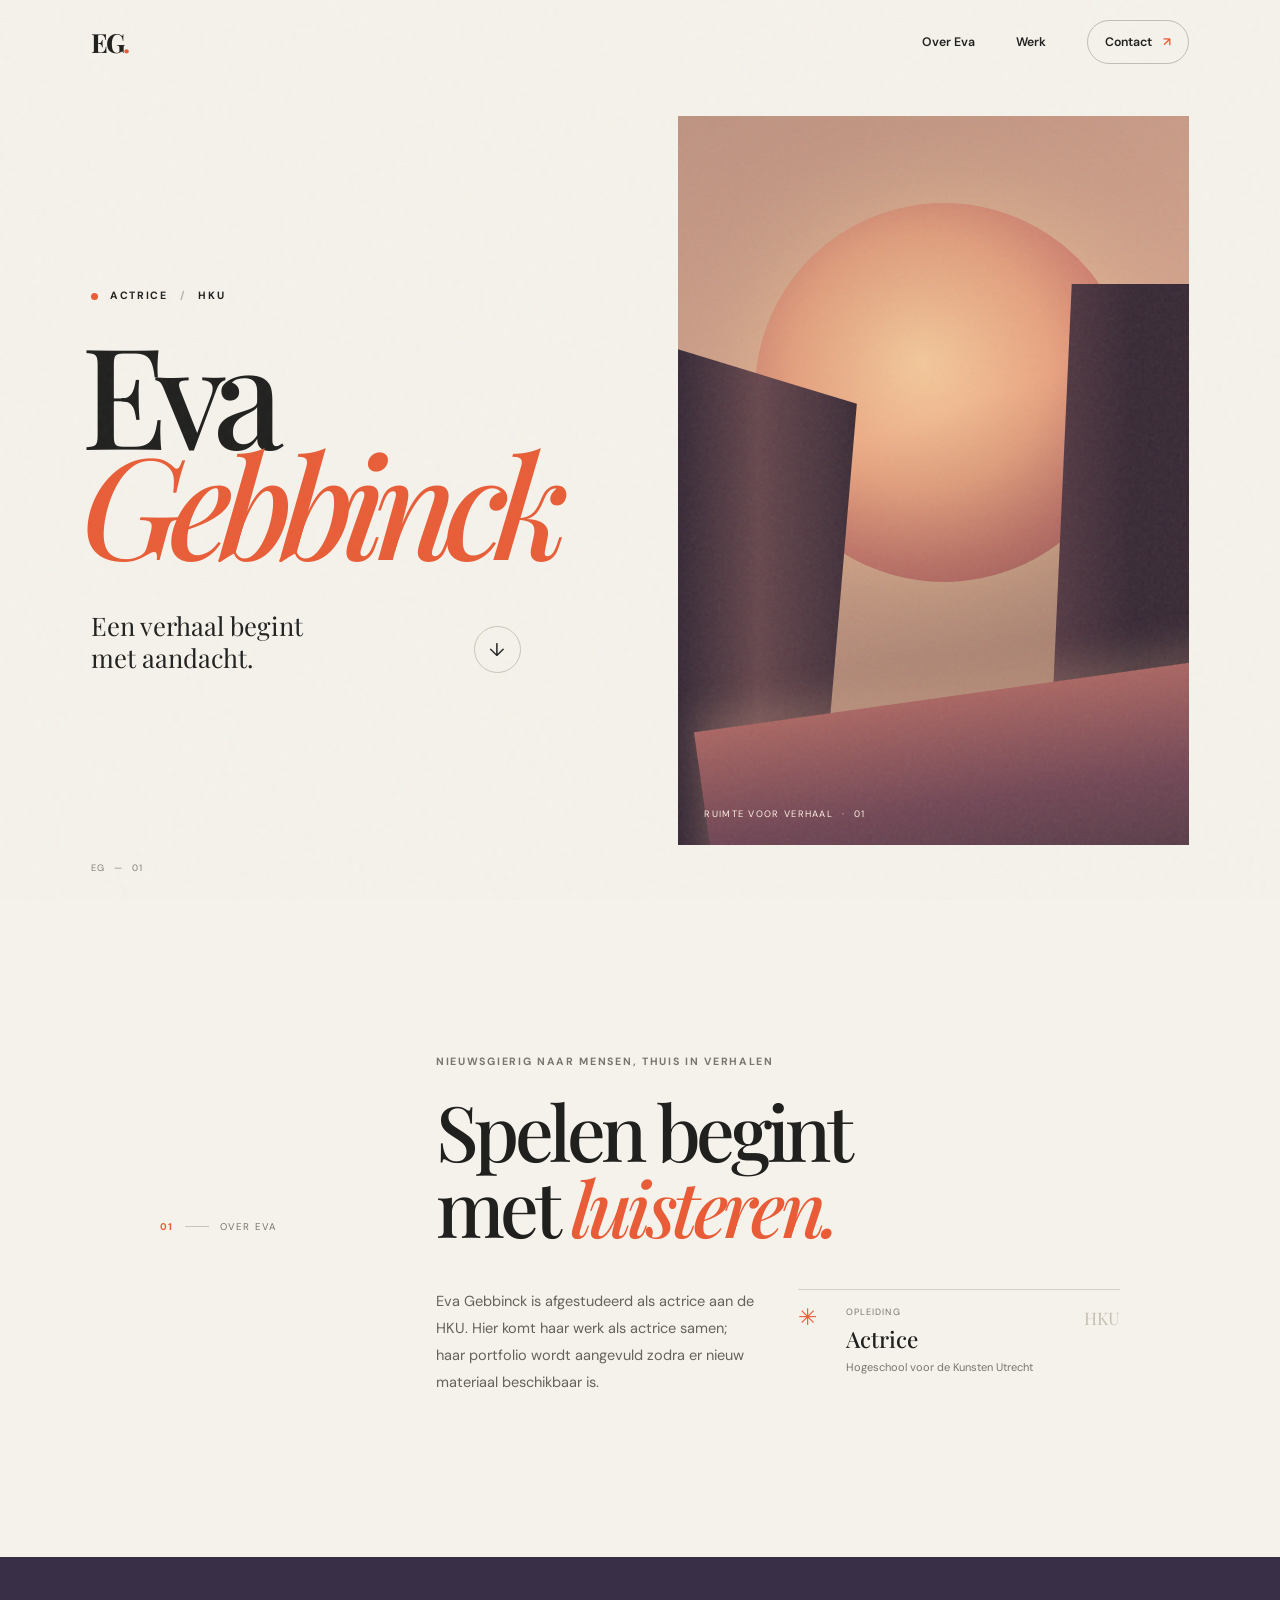
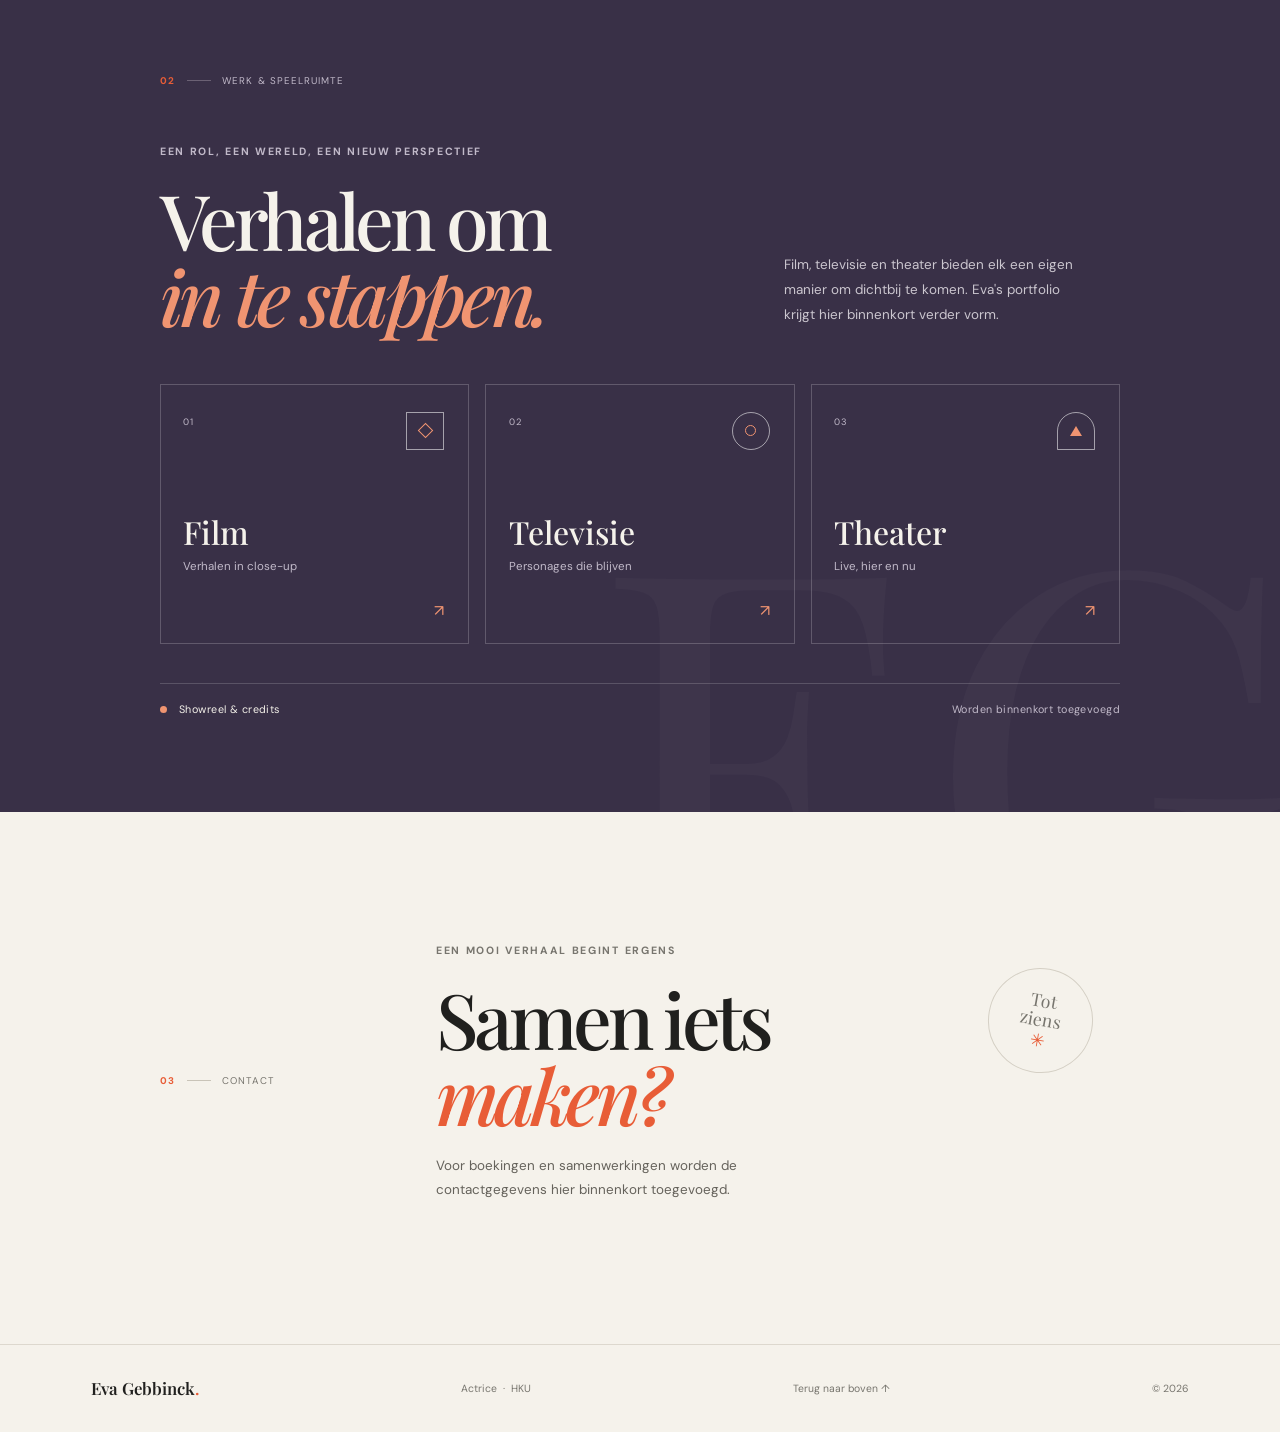
==== index.html @ ecf0713c "Publish Eva Gebbinck actor website Co-authored-by: Copilot App <223556219+Copilot@users.noreply.gith" ====
<!doctype html>
<html lang="nl">
  <head>
    <meta charset="utf-8">
    <meta name="viewport" content="width=device-width, initial-scale=1">
    <meta name="theme-color" content="#f5f2eb">
    <meta name="description" content="Eva Gebbinck — actrice, afgestudeerd aan de HKU.">
    <title>Eva Gebbinck — Actrice</title>
    <link rel="preconnect" href="https://fonts.googleapis.com">
    <link rel="preconnect" href="https://fonts.gstatic.com" crossorigin>
    <link href="https://fonts.googleapis.com/css2?family=DM+Sans:wght@400;500;600;700&family=Playfair+Display:ital,wght@0,500;0,600;0,700;1,500;1,600&display=swap" rel="stylesheet">
    <link rel="stylesheet" href="styles.css">
    <script src="script.js" defer></script>
  </head>
  <body>
    <header class="site-header">
      <a class="wordmark" href="#home" aria-label="Eva Gebbinck, naar begin">EG<span>.</span></a>
      <button class="menu-toggle" type="button" aria-expanded="false" aria-controls="site-nav">
        <span class="menu-toggle-label">Menu</span>
        <span class="menu-icon" aria-hidden="true"><i></i><i></i></span>
      </button>
      <nav class="site-nav" id="site-nav" aria-label="Hoofdnavigatie">
        <a href="#over">Over Eva</a>
        <a href="#werk">Werk</a>
        <a class="nav-contact" href="#contact">Contact <span aria-hidden="true">↗</span></a>
      </nav>
    </header>

    <main>
      <section class="hero" id="home" aria-labelledby="hero-title">
        <div class="hero-grain" aria-hidden="true"></div>
        <div class="hero-copy">
          <p class="eyebrow"><span class="eyebrow-dot"></span> Actrice <span class="eyebrow-divider">/</span> HKU</p>
          <h1 id="hero-title">Eva<br><em>Gebbinck</em></h1>
          <div class="hero-bottom">
            <p class="hero-line">Een verhaal begint<br>met aandacht.</p>
            <a class="round-link" href="#over" aria-label="Ontdek meer over Eva">
              <span aria-hidden="true">↓</span>
            </a>
          </div>
        </div>
        <div class="hero-art" role="img" aria-label="Abstracte scenische belichting in warme kleuren">
          <div class="art-orb"></div>
          <div class="art-curtain art-curtain-left"></div>
          <div class="art-curtain art-curtain-right"></div>
          <div class="art-stage"></div>
          <span class="art-caption">Ruimte voor verhaal&nbsp; · &nbsp;01</span>
        </div>
        <div class="hero-index" aria-hidden="true">EG&nbsp; — &nbsp;01</div>
      </section>

      <section class="intro section-wrap" id="over" aria-labelledby="intro-title">
        <div class="section-marker"><span>01</span><span class="marker-line"></span><span>Over Eva</span></div>
        <div class="intro-content">
          <p class="eyebrow">Nieuwsgierig naar mensen, thuis in verhalen</p>
          <h2 id="intro-title">Spelen begint<br>met <em>luisteren.</em></h2>
          <div class="intro-detail">
            <p class="intro-text">Eva Gebbinck is afgestudeerd als actrice aan de HKU. Hier komt haar werk als actrice samen; haar portfolio wordt aangevuld zodra er nieuw materiaal beschikbaar is.</p>
            <div class="education-card">
              <span class="education-icon" aria-hidden="true">✳</span>
              <div><span class="card-label">Opleiding</span><strong>Actrice</strong><span>Hogeschool voor de Kunsten Utrecht</span></div>
              <span class="education-year">HKU</span>
            </div>
          </div>
        </div>
      </section>

      <section class="work-section" id="werk" aria-labelledby="work-title">
        <div class="section-wrap work-inner">
          <div class="section-marker section-marker-light"><span>02</span><span class="marker-line"></span><span>Werk & speelruimte</span></div>
          <div class="work-heading">
            <div><p class="eyebrow">Een rol, een wereld, een nieuw perspectief</p><h2 id="work-title">Verhalen om<br><em>in te stappen.</em></h2></div>
            <p class="work-intro">Film, televisie en theater bieden elk een eigen manier om dichtbij te komen. Eva's portfolio krijgt hier binnenkort verder vorm.</p>
          </div>
          <div class="discipline-grid">
            <article class="discipline-card">
              <span class="discipline-number">01</span>
              <div class="discipline-symbol symbol-film" aria-hidden="true"><span></span></div>
              <h3>Film</h3>
              <p>Verhalen in close-up</p>
              <span class="card-arrow" aria-hidden="true">↗</span>
            </article>
            <article class="discipline-card">
              <span class="discipline-number">02</span>
              <div class="discipline-symbol symbol-tv" aria-hidden="true"><span></span></div>
              <h3>Televisie</h3>
              <p>Personages die blijven</p>
              <span class="card-arrow" aria-hidden="true">↗</span>
            </article>
            <article class="discipline-card">
              <span class="discipline-number">03</span>
              <div class="discipline-symbol symbol-stage" aria-hidden="true"><span></span></div>
              <h3>Theater</h3>
              <p>Live, hier en nu</p>
              <span class="card-arrow" aria-hidden="true">↗</span>
            </article>
          </div>
          <div class="reel-note"><span class="reel-pulse"></span><span>Showreel &amp; credits</span><span class="reel-status">Worden binnenkort toegevoegd</span></div>
        </div>
      </section>

      <section class="contact-section section-wrap" id="contact" aria-labelledby="contact-title">
        <div class="section-marker"><span>03</span><span class="marker-line"></span><span>Contact</span></div>
        <div class="contact-content">
          <p class="eyebrow">Een mooi verhaal begint ergens</p>
          <h2 id="contact-title">Samen iets<br><em>maken?</em></h2>
          <p class="contact-text">Voor boekingen en samenwerkingen worden de contactgegevens hier binnenkort toegevoegd.</p>
          <span class="contact-stamp" aria-hidden="true">Tot<br>ziens <span>✳</span></span>
        </div>
      </section>
    </main>

    <footer class="site-footer">
      <a class="footer-name" href="#home">Eva Gebbinck<span>.</span></a>
      <span>Actrice&nbsp; · &nbsp;HKU</span>
      <a class="back-top" href="#home">Terug naar boven ↑</a>
      <span class="copyright">© <span id="year">2026</span></span>
    </footer>
  </body>
</html>
---- styles.css ----
:root {
  color-scheme: light;
  --paper: #f5f2eb;
  --ink: #20201e;
  --muted: #77756e;
  --orange: #e85d37;
  --purple: #393047;
  --serif: "Playfair Display", Georgia, serif;
  --sans: "DM Sans", Arial, sans-serif;
}

* { box-sizing: border-box; }
html { scroll-behavior: smooth; scroll-padding-top: 6rem; }
body { margin: 0; background: var(--paper); color: var(--ink); font-family: var(--sans); -webkit-font-smoothing: antialiased; }
a { color: inherit; text-decoration: none; }
button { font: inherit; }
::selection { color: white; background: var(--orange); }

.site-header { height: 84px; padding: 0 7.1%; display: flex; justify-content: space-between; align-items: center; position: absolute; z-index: 5; top: 0; left: 0; width: 100%; }
.wordmark { font-family: var(--serif); font-size: 1.65rem; font-weight: 700; letter-spacing: -.08em; }
.wordmark span, .footer-name span { color: var(--orange); }
.site-nav { display: flex; align-items: center; gap: clamp(1.7rem, 3.2vw, 3.4rem); font-size: .77rem; font-weight: 600; }
.site-nav a { transition: color .2s ease; }
.site-nav a:hover, .back-top:hover { color: var(--orange); }
.site-nav .nav-contact { border: 1px solid rgba(32,32,30,.25); padding: .8rem 1.05rem; border-radius: 2rem; }
.nav-contact span { margin-left: .55rem; color: var(--orange); }
.menu-toggle { display: none; }

.hero { min-height: 790px; height: min(100svh, 960px); position: relative; overflow: hidden; display: grid; grid-template-columns: 52% 48%; padding: 84px 7.1% 55px; }
.hero-copy { position: relative; z-index: 2; display: flex; flex-direction: column; justify-content: center; padding: 3rem 0 1rem; }
.eyebrow { margin: 0; text-transform: uppercase; letter-spacing: .16em; font-size: .66rem; font-weight: 700; line-height: 1.6; }
.hero-copy > .eyebrow { display: flex; align-items: center; gap: .75rem; }
.eyebrow-dot { background: var(--orange); width: 7px; height: 7px; border-radius: 50%; display: inline-block; }
.eyebrow-divider { color: #b7b2a7; }
h1, h2, h3, p { margin-top: 0; }
.hero h1 { font-family: var(--serif); font-size: clamp(5.8rem, 11vw, 10.3rem); font-weight: 500; letter-spacing: -.085em; line-height: .78; margin: 2rem 0 3.3rem -.07em; }
.hero h1 em, h2 em { color: var(--orange); font-weight: 500; }
.hero-bottom { max-width: 430px; display: flex; align-items: end; justify-content: space-between; }
.hero-line { font-family: var(--serif); font-size: clamp(1.3rem, 2vw, 1.7rem); line-height: 1.25; margin: 0; }
.round-link { width: 47px; height: 47px; flex: 0 0 47px; border: 1px solid #c9c4b8; border-radius: 50%; display: grid; place-items: center; font-size: 1.15rem; transition: background .2s ease, color .2s ease, transform .2s ease; }
.round-link:hover { background: var(--ink); color: white; transform: translateY(3px); }
.hero-art { position: relative; align-self: stretch; margin: 2rem 0 0 1rem; overflow: hidden; background: #d3a28b; isolation: isolate; }
.hero-art::before { content: ""; position: absolute; z-index: 1; inset: 0; background: linear-gradient(160deg, rgba(33,24,36,.12), transparent 43%, rgba(32,23,27,.45)); }
.hero-art::after { content: ""; position: absolute; inset: 0; opacity: .13; z-index: 2; pointer-events: none; background-image: url("data:image/svg+xml,%3Csvg viewBox='0 0 180 180' xmlns='http://www.w3.org/2000/svg'%3E%3Cfilter id='n'%3E%3CfeTurbulence type='fractalNoise' baseFrequency='.9' numOctaves='3' stitchTiles='stitch'/%3E%3C/filter%3E%3Crect width='100%25' height='100%25' filter='url(%23n)' opacity='.5'/%3E%3C/svg%3E"); }
.art-orb { position: absolute; z-index: 0; width: 74%; aspect-ratio: 1; border-radius: 50%; top: 12%; left: 15%; background: radial-gradient(circle at 44% 42%, #f8cb9b 0, #eaa37f 42%, #cc796c 68%, #aa5960 100%); box-shadow: 0 0 95px rgba(255,211,154,.5); }
.art-curtain { position: absolute; z-index: 1; bottom: 0; height: 68%; width: 35%; background: linear-gradient(90deg, #332633, #64444a 45%, #46313b 85%, #372832); }
.art-curtain-left { left: 0; clip-path: polygon(0 0, 100% 11%, 79% 100%, 0 100%); }
.art-curtain-right { right: 0; width: 28%; height: 77%; background: linear-gradient(90deg, #563943, #352632 60%); clip-path: polygon(18% 0, 100% 0, 100% 100%, 0 100%); }
.art-stage { position: absolute; z-index: 2; bottom: -14%; left: 6%; width: 110%; height: 35%; transform: rotate(-8deg); background: linear-gradient(180deg, #a96460 0, #704453 42%, #3d3039 100%); box-shadow: 0 -18px 35px rgba(255,197,158,.18); }
.art-caption { position: absolute; z-index: 3; color: #fff3e4; bottom: 1.55rem; left: 1.65rem; text-transform: uppercase; letter-spacing: .14em; font-size: .58rem; }
.hero-index { position: absolute; bottom: 1.65rem; left: 7.1%; color: #817d73; font-size: .58rem; letter-spacing: .14em; }
.hero-grain { position: absolute; inset: 0; pointer-events: none; opacity: .12; z-index: 3; background-image: url("data:image/svg+xml,%3Csvg viewBox='0 0 180 180' xmlns='http://www.w3.org/2000/svg'%3E%3Cfilter id='n'%3E%3CfeTurbulence type='fractalNoise' baseFrequency='.8' numOctaves='3' stitchTiles='stitch'/%3E%3C/filter%3E%3Crect width='100%25' height='100%25' filter='url(%23n)' opacity='.35'/%3E%3C/svg%3E"); }

.section-wrap { padding-left: 12.5%; padding-right: 12.5%; }
.intro { display: grid; grid-template-columns: 1fr 3fr; gap: 5%; padding-top: 9.5rem; padding-bottom: 10rem; }
.section-marker { display: flex; align-items: center; gap: .72rem; color: var(--muted); font-size: .61rem; text-transform: uppercase; letter-spacing: .11em; white-space: nowrap; padding-top: .32rem; }
.section-marker > span:first-child { color: var(--orange); font-weight: 700; }
.marker-line { width: 24px; height: 1px; background: #c9c4b8; }
.intro-content { max-width: 760px; }
.intro-content > .eyebrow, .work-heading .eyebrow, .contact-content > .eyebrow { color: var(--muted); margin: .15rem 0 1.3rem; }
h2 { font-family: var(--serif); font-size: clamp(3.2rem, 6vw, 5.7rem); font-weight: 500; letter-spacing: -.06em; line-height: .99; margin-bottom: 2rem; }
.intro-detail { display: grid; grid-template-columns: 1fr 1fr; gap: 2.5rem; align-items: start; margin-top: 2.8rem; }
.intro-text { max-width: 360px; color: #65625b; font-size: .91rem; line-height: 1.85; margin: 0; }
.education-card { border-top: 1px solid #d5d0c5; padding-top: 1rem; display: grid; grid-template-columns: 35px 1fr auto; gap: .8rem; align-items: start; }
.education-icon { color: var(--orange); font-size: 1.45rem; line-height: 1; }
.education-card div { display: flex; flex-direction: column; gap: .35rem; }
.card-label { color: var(--muted); text-transform: uppercase; letter-spacing: .12em; font-size: .57rem; }
.education-card strong { font-family: var(--serif); font-size: 1.4rem; font-weight: 500; }
.education-card div > span:last-child { color: var(--muted); font-size: .69rem; line-height: 1.5; }
.education-year { color: #c6c0b3; font-family: var(--serif); font-size: 1.08rem; }

.work-section { background: var(--purple); color: #f5f2eb; padding: 7rem 0 6rem; position: relative; overflow: hidden; }
.work-section::after { content: "EG"; font-family: var(--serif); font-size: 34rem; line-height: 1; color: rgba(255,255,255,.025); position: absolute; right: -2%; bottom: -23%; pointer-events: none; }
.work-inner { position: relative; z-index: 1; }
.section-marker-light { color: #c1b9c9; }
.section-marker-light .marker-line { background: #6b6174; }
.work-heading { display: grid; grid-template-columns: 1.1fr .7fr; align-items: end; gap: 10%; margin: 3.4rem 0 3.2rem; }
.work-heading .eyebrow { color: #c1b9c9; }
.work-heading h2 { margin: 0; }
.work-heading h2 em { color: #f09471; }
.work-intro { color: #cbc6cf; font-size: .84rem; line-height: 1.85; max-width: 310px; margin: 0 0 .35rem; }
.discipline-grid { display: grid; grid-template-columns: repeat(3, 1fr); gap: 1rem; }
.discipline-card { min-height: 260px; position: relative; border: 1px solid rgba(255,255,255,.2); padding: 1.5rem 1.4rem; transition: background .25s ease, transform .25s ease; }
.discipline-card:hover { background: rgba(255,255,255,.055); transform: translateY(-4px); }
.discipline-number { font-size: .58rem; color: #c1b9c9; letter-spacing: .1em; }
.discipline-symbol { position: absolute; top: 1.65rem; right: 1.5rem; width: 38px; height: 38px; border: 1px solid rgba(255,255,255,.55); display: grid; place-items: center; }
.discipline-symbol span { display: block; width: 11px; height: 11px; border: 1px solid #f09471; transform: rotate(45deg); }
.symbol-tv { border-radius: 50%; }
.symbol-tv span { border-radius: 50%; transform: none; }
.symbol-stage { border-radius: 50% 50% 0 0; }
.symbol-stage span { width: 0; height: 0; border: 0; border-left: 6px solid transparent; border-right: 6px solid transparent; border-bottom: 10px solid #f09471; transform: none; }
.discipline-card h3 { font-family: var(--serif); font-size: 2rem; font-weight: 500; margin: 5rem 0 .35rem; }
.discipline-card p { margin: 0; color: #c1b9c9; font-size: .72rem; }
.card-arrow { position: absolute; right: 1.5rem; bottom: 1.4rem; color: #f09471; font-size: 1rem; }
.reel-note { display: flex; align-items: center; gap: .75rem; border-top: 1px solid rgba(255,255,255,.17); margin-top: 2.4rem; padding-top: 1.15rem; font-size: .67rem; letter-spacing: .04em; }
.reel-pulse { width: 7px; height: 7px; background: #f09471; border-radius: 50%; }
.reel-status { color: #c1b9c9; margin-left: auto; }

.contact-section { min-height: 500px; display: grid; grid-template-columns: 1fr 3fr; gap: 5%; padding-top: 8rem; padding-bottom: 8rem; position: relative; }
.contact-content { position: relative; }
.contact-content h2 { margin-bottom: 1.35rem; }
.contact-text { color: #65625b; max-width: 390px; font-size: .84rem; line-height: 1.8; }
.contact-stamp { position: absolute; right: 4%; top: 10%; width: 105px; height: 105px; border: 1px solid #d5d0c5; border-radius: 50%; display: grid; place-content: center; text-align: center; transform: rotate(10deg); font-family: var(--serif); font-size: 1.1rem; line-height: 1.05; color: var(--muted); }
.contact-stamp span { color: var(--orange); font-size: 1.1rem; margin-top: .2rem; }
.site-footer { min-height: 88px; border-top: 1px solid #ddd8ce; padding: 1.2rem 7.1%; display: flex; align-items: center; justify-content: space-between; gap: 1rem; font-size: .65rem; color: var(--muted); }
.footer-name { color: var(--ink); font-family: var(--serif); font-weight: 600; font-size: 1.05rem; }
.back-top { transition: color .2s ease; }

@media (min-width: 1500px) {
  .hero { padding-left: max(7.1%, calc((100% - 1300px)/2)); padding-right: max(7.1%, calc((100% - 1300px)/2)); }
  .hero-index { left: max(7.1%, calc((100% - 1300px)/2)); }
  .site-header { padding-left: max(7.1%, calc((100% - 1300px)/2)); padding-right: max(7.1%, calc((100% - 1300px)/2)); }
  .section-wrap { padding-left: max(12.5%, calc((100% - 1080px)/2)); padding-right: max(12.5%, calc((100% - 1080px)/2)); }
}

@media (max-width: 900px) {
  .site-header { padding: 0 6%; }
  .hero { min-height: 700px; height: 95svh; grid-template-columns: 1fr .85fr; padding-left: 6%; padding-right: 6%; }
  .hero h1 { font-size: clamp(5rem, 12vw, 8rem); }
  .hero-index { left: 6%; }
  .section-wrap { padding-left: 8%; padding-right: 8%; }
  .intro, .contact-section { grid-template-columns: 1fr 2.3fr; }
  .intro-detail { gap: 1.5rem; }
}

@media (max-width: 640px) {
  html { scroll-padding-top: 4.5rem; }
  .site-header { height: 70px; padding: 0 6%; }
  .menu-toggle { display: flex; align-items: center; gap: .75rem; border: 0; background: transparent; padding: .7rem 0 .7rem .7rem; font-size: .7rem; cursor: pointer; }
  .menu-icon { display: grid; gap: 5px; width: 17px; }
  .menu-icon i { display: block; height: 1px; background: var(--ink); width: 100%; transition: transform .2s ease; }
  .menu-toggle[aria-expanded="true"] .menu-icon i:first-child { transform: translateY(3px) rotate(45deg); }
  .menu-toggle[aria-expanded="true"] .menu-icon i:last-child { transform: translateY(-3px) rotate(-45deg); }
  .site-nav { display: none; position: absolute; top: 62px; left: 5%; right: 5%; flex-direction: column; align-items: stretch; gap: 0; background: var(--paper); border: 1px solid #e1ddd4; padding: .6rem 1rem; box-shadow: 0 14px 28px rgba(32,32,30,.08); }
  .site-nav.is-open { display: flex; }
  .site-nav a { padding: .85rem .3rem; }
  .site-nav .nav-contact { border: 0; padding: .85rem .3rem; border-radius: 0; }
  .hero { display: flex; flex-direction: column; height: auto; min-height: 0; padding: 8.5rem 6% 3.5rem; }
  .hero-copy { padding: 0; }
  .hero h1 { font-size: clamp(5.1rem, 19vw, 7.3rem); margin: 1.8rem 0 2rem -.06em; }
  .hero-line { font-size: 1.25rem; }
  .round-link { width: 42px; height: 42px; flex-basis: 42px; }
  .hero-art { width: 100%; height: min(105vw, 450px); margin: 2.7rem 0 0; }
  .hero-index { display: none; }
  .section-wrap { padding-left: 7%; padding-right: 7%; }
  .intro, .contact-section { display: block; padding-top: 5.5rem; padding-bottom: 6rem; }
  .section-marker { margin-bottom: 2.6rem; }
  h2 { font-size: clamp(3.35rem, 13vw, 5rem); }
  .intro-detail { grid-template-columns: 1fr; gap: 2rem; margin-top: 2rem; }
  .intro-text { font-size: .86rem; }
  .work-section { padding: 5rem 0 4.5rem; }
  .work-heading { display: block; margin: 2.5rem 0 2.3rem; }
  .work-heading h2 { margin-bottom: 1.3rem; }
  .work-intro { max-width: 370px; }
  .discipline-grid { grid-template-columns: 1fr; gap: .75rem; }
  .discipline-card { min-height: 180px; padding: 1.2rem; }
  .discipline-card h3 { margin-top: 3rem; font-size: 1.8rem; }
  .discipline-symbol { top: 1.2rem; right: 1.2rem; }
  .card-arrow { right: 1.2rem; bottom: 1.2rem; }
  .reel-note { align-items: flex-start; flex-wrap: wrap; line-height: 1.5; }
  .reel-status { width: 100%; margin-left: 1rem; }
  .contact-content h2 { font-size: clamp(3.7rem, 14vw, 5rem); }
  .contact-stamp { width: 77px; height: 77px; top: 19%; right: 1%; font-size: .9rem; }
  .contact-text { max-width: 265px; }
  .site-footer { padding: 1.4rem 7%; display: grid; grid-template-columns: 1fr 1fr; row-gap: 1rem; }
  .site-footer > :nth-child(even) { text-align: right; }
}

@media (prefers-reduced-motion: reduce) {
  *, *::before, *::after { scroll-behavior: auto !important; transition-duration: .01ms !important; }
}
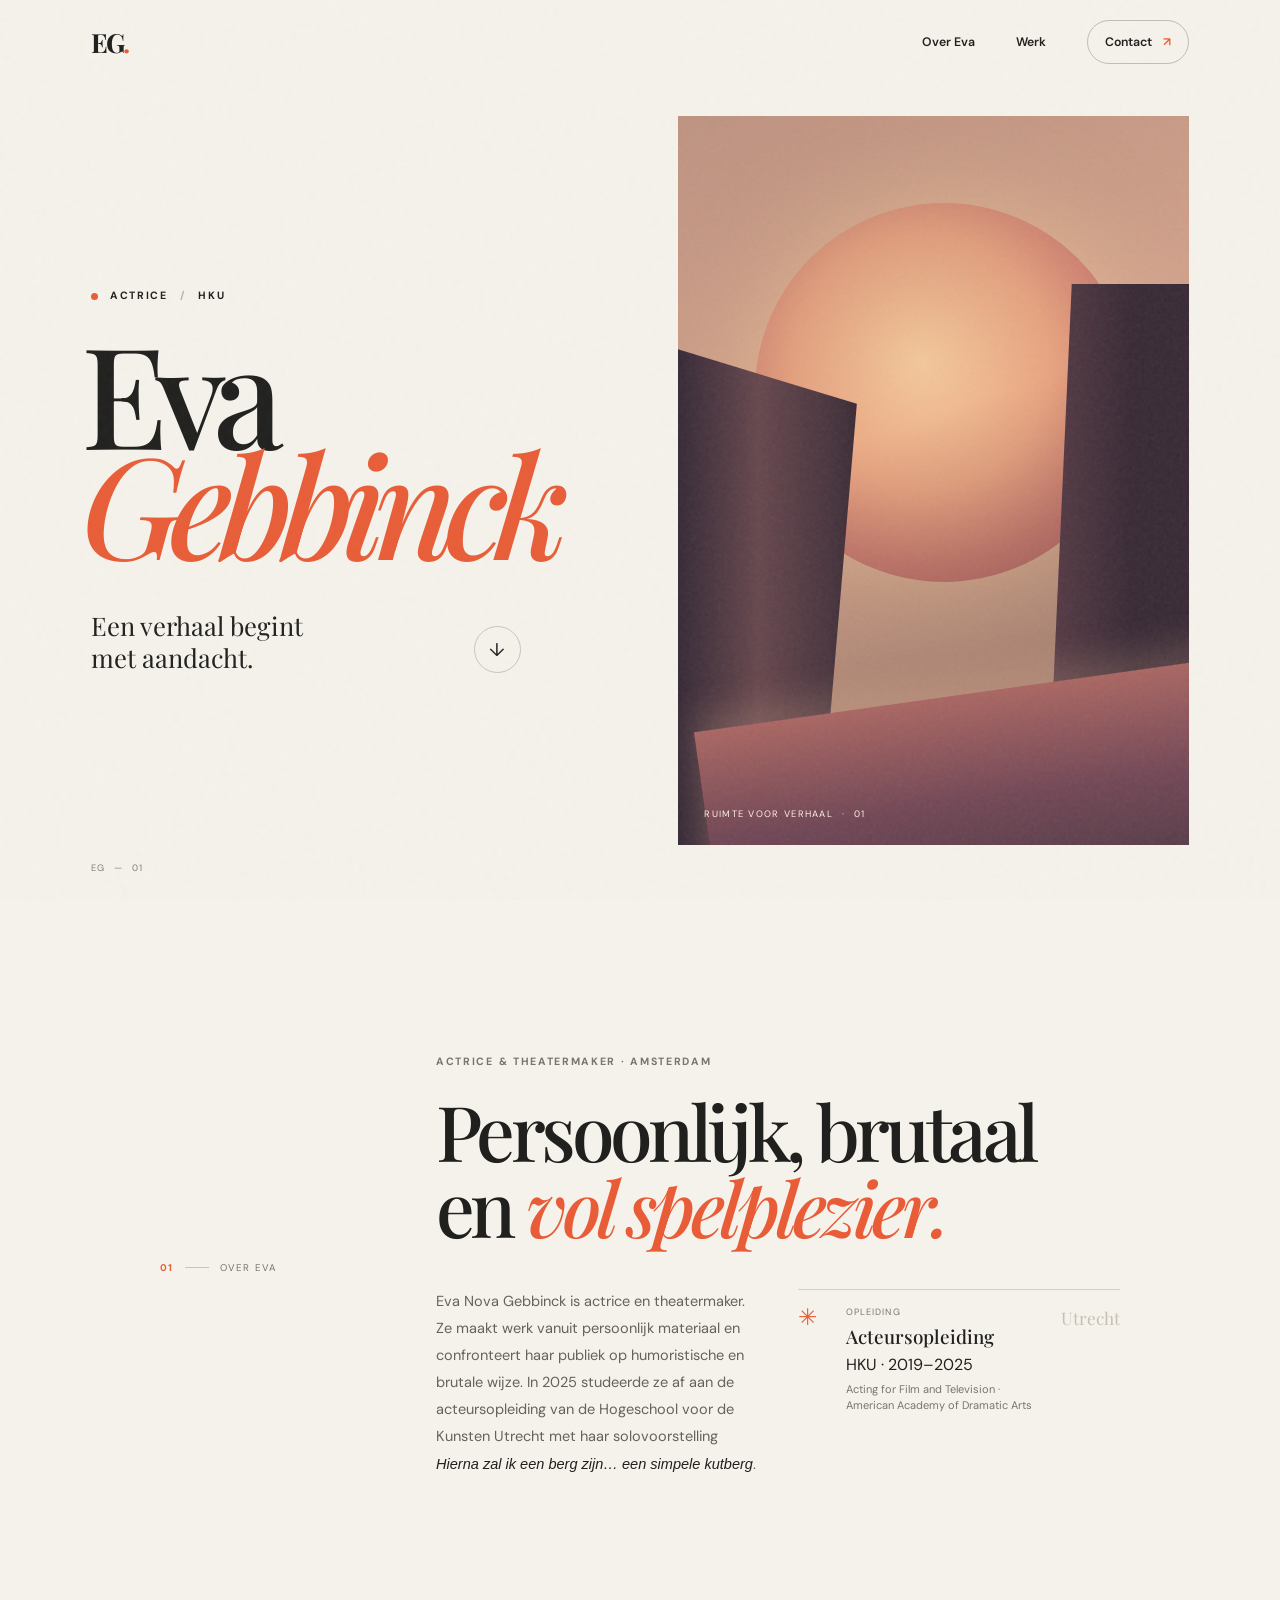
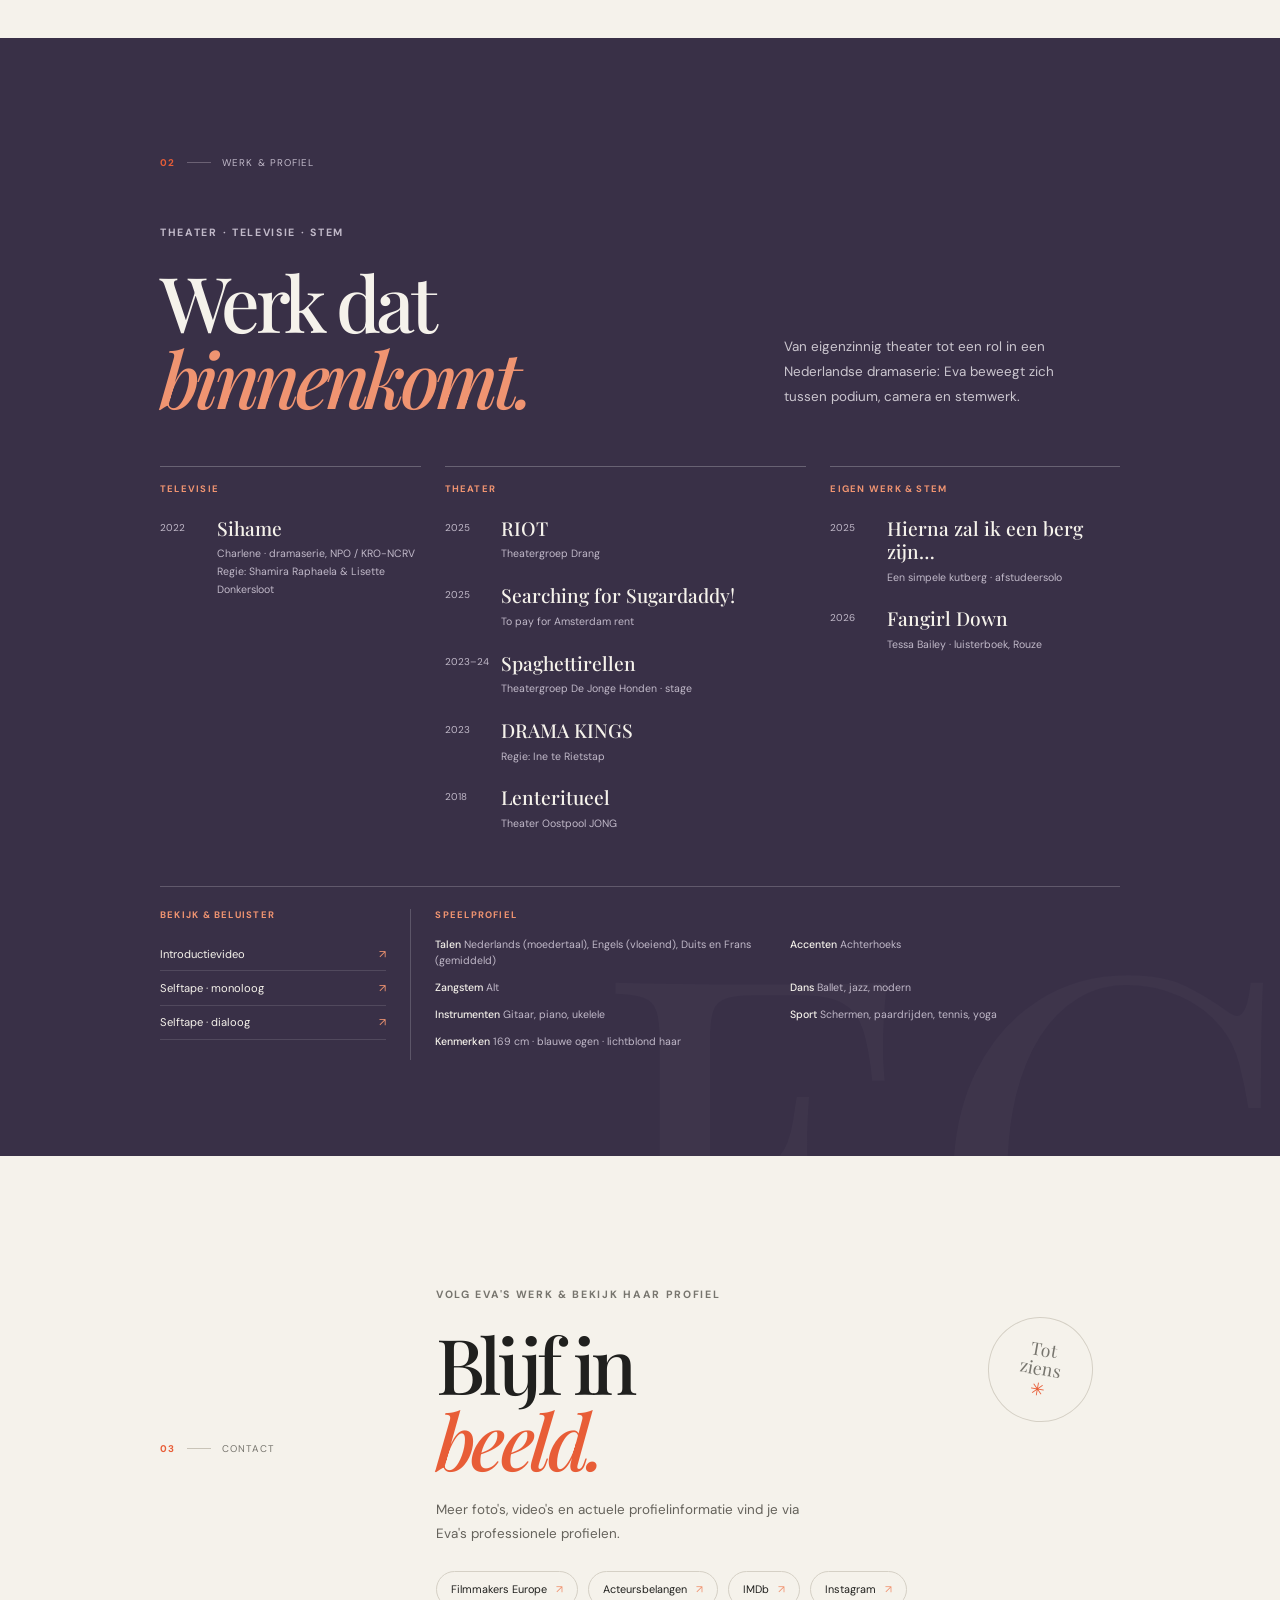
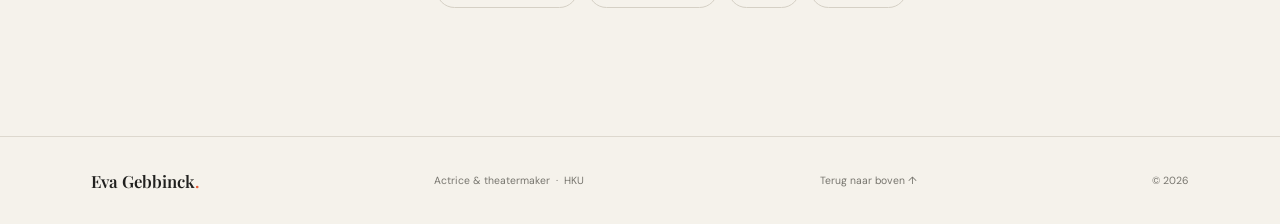
==== commit 7b70f02d: "Add Eva Gebbinck profile and credits Co-authored-by: Copilot App <223556219+Copilot@users.noreply.gi" ====
--- a/index.html
+++ b/index.html
@@ -52,14 +52,14 @@
       <section class="intro section-wrap" id="over" aria-labelledby="intro-title">
         <div class="section-marker"><span>01</span><span class="marker-line"></span><span>Over Eva</span></div>
         <div class="intro-content">
-          <p class="eyebrow">Nieuwsgierig naar mensen, thuis in verhalen</p>
-          <h2 id="intro-title">Spelen begint<br>met <em>luisteren.</em></h2>
+          <p class="eyebrow">Actrice & theatermaker · Amsterdam</p>
+          <h2 id="intro-title">Persoonlijk, brutaal<br>en <em>vol spelplezier.</em></h2>
           <div class="intro-detail">
-            <p class="intro-text">Eva Gebbinck is afgestudeerd als actrice aan de HKU. Hier komt haar werk als actrice samen; haar portfolio wordt aangevuld zodra er nieuw materiaal beschikbaar is.</p>
+            <p class="intro-text">Eva Nova Gebbinck is actrice en theatermaker. Ze maakt werk vanuit persoonlijk materiaal en confronteert haar publiek op humoristische en brutale wijze. In 2025 studeerde ze af aan de acteursopleiding van de Hogeschool voor de Kunsten Utrecht met haar solovoorstelling <em>Hierna zal ik een berg zijn… een simpele kutberg</em>.</p>
             <div class="education-card">
               <span class="education-icon" aria-hidden="true">✳</span>
-              <div><span class="card-label">Opleiding</span><strong>Actrice</strong><span>Hogeschool voor de Kunsten Utrecht</span></div>
-              <span class="education-year">HKU</span>
+              <div><span class="card-label">Opleiding</span><strong>Acteursopleiding</strong><span>HKU · 2019–2025</span><span>Acting for Film and Television · American Academy of Dramatic Arts</span></div>
+              <span class="education-year">Utrecht</span>
             </div>
           </div>
         </div>
@@ -67,44 +67,63 @@
 
       <section class="work-section" id="werk" aria-labelledby="work-title">
         <div class="section-wrap work-inner">
-          <div class="section-marker section-marker-light"><span>02</span><span class="marker-line"></span><span>Werk & speelruimte</span></div>
+          <div class="section-marker section-marker-light"><span>02</span><span class="marker-line"></span><span>Werk & profiel</span></div>
           <div class="work-heading">
-            <div><p class="eyebrow">Een rol, een wereld, een nieuw perspectief</p><h2 id="work-title">Verhalen om<br><em>in te stappen.</em></h2></div>
-            <p class="work-intro">Film, televisie en theater bieden elk een eigen manier om dichtbij te komen. Eva's portfolio krijgt hier binnenkort verder vorm.</p>
+            <div><p class="eyebrow">Theater · televisie · stem</p><h2 id="work-title">Werk dat<br><em>binnenkomt.</em></h2></div>
+            <p class="work-intro">Van eigenzinnig theater tot een rol in een Nederlandse dramaserie: Eva beweegt zich tussen podium, camera en stemwerk.</p>
           </div>
-          <div class="discipline-grid">
-            <article class="discipline-card">
-              <span class="discipline-number">01</span>
-              <div class="discipline-symbol symbol-film" aria-hidden="true"><span></span></div>
-              <h3>Film</h3>
-              <p>Verhalen in close-up</p>
-              <span class="card-arrow" aria-hidden="true">↗</span>
+          <div class="credits-grid">
+            <article class="credit-group">
+              <span class="credit-label">Televisie</span>
+              <div class="credit-item"><span class="credit-year">2022</span><div><h3>Sihame</h3><p>Charlene · dramaserie, NPO / KRO-NCRV<br>Regie: Shamira Raphaela &amp; Lisette Donkersloot</p></div></div>
             </article>
-            <article class="discipline-card">
-              <span class="discipline-number">02</span>
-              <div class="discipline-symbol symbol-tv" aria-hidden="true"><span></span></div>
-              <h3>Televisie</h3>
-              <p>Personages die blijven</p>
-              <span class="card-arrow" aria-hidden="true">↗</span>
+            <article class="credit-group">
+              <span class="credit-label">Theater</span>
+              <div class="credit-item"><span class="credit-year">2025</span><div><h3>RIOT</h3><p>Theatergroep Drang</p></div></div>
+              <div class="credit-item"><span class="credit-year">2025</span><div><h3>Searching for Sugardaddy!</h3><p>To pay for Amsterdam rent</p></div></div>
+              <div class="credit-item"><span class="credit-year">2023–24</span><div><h3>Spaghettirellen</h3><p>Theatergroep De Jonge Honden · stage</p></div></div>
+              <div class="credit-item"><span class="credit-year">2023</span><div><h3>DRAMA KINGS</h3><p>Regie: Ine te Rietstap</p></div></div>
+              <div class="credit-item"><span class="credit-year">2018</span><div><h3>Lenteritueel</h3><p>Theater Oostpool JONG</p></div></div>
             </article>
-            <article class="discipline-card">
-              <span class="discipline-number">03</span>
-              <div class="discipline-symbol symbol-stage" aria-hidden="true"><span></span></div>
-              <h3>Theater</h3>
-              <p>Live, hier en nu</p>
-              <span class="card-arrow" aria-hidden="true">↗</span>
+            <article class="credit-group">
+              <span class="credit-label">Eigen werk &amp; stem</span>
+              <div class="credit-item"><span class="credit-year">2025</span><div><h3>Hierna zal ik een berg zijn…</h3><p>Een simpele kutberg · afstudeersolo</p></div></div>
+              <div class="credit-item"><span class="credit-year">2026</span><div><h3>Fangirl Down</h3><p>Tessa Bailey · luisterboek, Rouze</p></div></div>
             </article>
           </div>
-          <div class="reel-note"><span class="reel-pulse"></span><span>Showreel &amp; credits</span><span class="reel-status">Worden binnenkort toegevoegd</span></div>
+          <div class="profile-bottom">
+            <div class="video-links">
+              <span class="credit-label">Bekijk &amp; beluister</span>
+              <a href="https://www.youtube.com/watch?v=mn5EHYoe248" target="_blank" rel="noopener noreferrer">Introductievideo <span aria-hidden="true">↗</span></a>
+              <a href="https://www.youtube.com/watch?v=ZCBhs35v_po" target="_blank" rel="noopener noreferrer">Selftape · monoloog <span aria-hidden="true">↗</span></a>
+              <a href="https://www.youtube.com/watch?v=2YCTXht6u44" target="_blank" rel="noopener noreferrer">Selftape · dialoog <span aria-hidden="true">↗</span></a>
+            </div>
+            <div class="skills-panel">
+              <span class="credit-label">Speelprofiel</span>
+              <p><strong>Talen</strong> Nederlands (moedertaal), Engels (vloeiend), Duits en Frans (gemiddeld)</p>
+              <p><strong>Accenten</strong> Achterhoeks</p>
+              <p><strong>Zangstem</strong> Alt</p>
+              <p><strong>Dans</strong> Ballet, jazz, modern</p>
+              <p><strong>Instrumenten</strong> Gitaar, piano, ukelele</p>
+              <p><strong>Sport</strong> Schermen, paardrijden, tennis, yoga</p>
+              <p><strong>Kenmerken</strong> 169 cm · blauwe ogen · lichtblond haar</p>
+            </div>
+          </div>
         </div>
       </section>
 
       <section class="contact-section section-wrap" id="contact" aria-labelledby="contact-title">
         <div class="section-marker"><span>03</span><span class="marker-line"></span><span>Contact</span></div>
         <div class="contact-content">
-          <p class="eyebrow">Een mooi verhaal begint ergens</p>
-          <h2 id="contact-title">Samen iets<br><em>maken?</em></h2>
-          <p class="contact-text">Voor boekingen en samenwerkingen worden de contactgegevens hier binnenkort toegevoegd.</p>
+          <p class="eyebrow">Volg Eva's werk &amp; bekijk haar profiel</p>
+          <h2 id="contact-title">Blijf in<br><em>beeld.</em></h2>
+          <p class="contact-text">Meer foto's, video's en actuele profielinformatie vind je via Eva's professionele profielen.</p>
+          <div class="profile-links" aria-label="Externe profielen">
+            <a href="https://www.filmmakers.eu/en/actors/eva-gebbinck" target="_blank" rel="noopener noreferrer">Filmmakers Europe <span aria-hidden="true">↗</span></a>
+            <a href="https://www.acteursbelangen.nl/acteur/eva-gebbinck/" target="_blank" rel="noopener noreferrer">Acteursbelangen <span aria-hidden="true">↗</span></a>
+            <a href="https://www.imdb.com/name/nm13968518/" target="_blank" rel="noopener noreferrer">IMDb <span aria-hidden="true">↗</span></a>
+            <a href="https://www.instagram.com/evagebbinck/" target="_blank" rel="noopener noreferrer">Instagram <span aria-hidden="true">↗</span></a>
+          </div>
           <span class="contact-stamp" aria-hidden="true">Tot<br>ziens <span>✳</span></span>
         </div>
       </section>
@@ -112,7 +131,7 @@
 
     <footer class="site-footer">
       <a class="footer-name" href="#home">Eva Gebbinck<span>.</span></a>
-      <span>Actrice&nbsp; · &nbsp;HKU</span>
+      <span>Actrice &amp; theatermaker&nbsp; · &nbsp;HKU</span>
       <a class="back-top" href="#home">Terug naar boven ↑</a>
       <span class="copyright">© <span id="year">2026</span></span>
     </footer>
--- a/styles.css
+++ b/styles.css
@@ -60,12 +60,13 @@
 .intro-content > .eyebrow, .work-heading .eyebrow, .contact-content > .eyebrow { color: var(--muted); margin: .15rem 0 1.3rem; }
 h2 { font-family: var(--serif); font-size: clamp(3.2rem, 6vw, 5.7rem); font-weight: 500; letter-spacing: -.06em; line-height: .99; margin-bottom: 2rem; }
 .intro-detail { display: grid; grid-template-columns: 1fr 1fr; gap: 2.5rem; align-items: start; margin-top: 2.8rem; }
-.intro-text { max-width: 360px; color: #65625b; font-size: .91rem; line-height: 1.85; margin: 0; }
+.intro-text { max-width: 390px; color: #65625b; font-size: .91rem; line-height: 1.85; margin: 0; }
+.intro-text em { color: var(--ink); }
 .education-card { border-top: 1px solid #d5d0c5; padding-top: 1rem; display: grid; grid-template-columns: 35px 1fr auto; gap: .8rem; align-items: start; }
 .education-icon { color: var(--orange); font-size: 1.45rem; line-height: 1; }
 .education-card div { display: flex; flex-direction: column; gap: .35rem; }
 .card-label { color: var(--muted); text-transform: uppercase; letter-spacing: .12em; font-size: .57rem; }
-.education-card strong { font-family: var(--serif); font-size: 1.4rem; font-weight: 500; }
+.education-card strong { font-family: var(--serif); font-size: 1.18rem; font-weight: 500; }
 .education-card div > span:last-child { color: var(--muted); font-size: .69rem; line-height: 1.5; }
 .education-year { color: #c6c0b3; font-family: var(--serif); font-size: 1.08rem; }
 
@@ -79,27 +80,32 @@
 .work-heading h2 { margin: 0; }
 .work-heading h2 em { color: #f09471; }
 .work-intro { color: #cbc6cf; font-size: .84rem; line-height: 1.85; max-width: 310px; margin: 0 0 .35rem; }
-.discipline-grid { display: grid; grid-template-columns: repeat(3, 1fr); gap: 1rem; }
-.discipline-card { min-height: 260px; position: relative; border: 1px solid rgba(255,255,255,.2); padding: 1.5rem 1.4rem; transition: background .25s ease, transform .25s ease; }
-.discipline-card:hover { background: rgba(255,255,255,.055); transform: translateY(-4px); }
-.discipline-number { font-size: .58rem; color: #c1b9c9; letter-spacing: .1em; }
-.discipline-symbol { position: absolute; top: 1.65rem; right: 1.5rem; width: 38px; height: 38px; border: 1px solid rgba(255,255,255,.55); display: grid; place-items: center; }
-.discipline-symbol span { display: block; width: 11px; height: 11px; border: 1px solid #f09471; transform: rotate(45deg); }
-.symbol-tv { border-radius: 50%; }
-.symbol-tv span { border-radius: 50%; transform: none; }
-.symbol-stage { border-radius: 50% 50% 0 0; }
-.symbol-stage span { width: 0; height: 0; border: 0; border-left: 6px solid transparent; border-right: 6px solid transparent; border-bottom: 10px solid #f09471; transform: none; }
-.discipline-card h3 { font-family: var(--serif); font-size: 2rem; font-weight: 500; margin: 5rem 0 .35rem; }
-.discipline-card p { margin: 0; color: #c1b9c9; font-size: .72rem; }
-.card-arrow { position: absolute; right: 1.5rem; bottom: 1.4rem; color: #f09471; font-size: 1rem; }
-.reel-note { display: flex; align-items: center; gap: .75rem; border-top: 1px solid rgba(255,255,255,.17); margin-top: 2.4rem; padding-top: 1.15rem; font-size: .67rem; letter-spacing: .04em; }
-.reel-pulse { width: 7px; height: 7px; background: #f09471; border-radius: 50%; }
-.reel-status { color: #c1b9c9; margin-left: auto; }
+.credits-grid { display: grid; grid-template-columns: .9fr 1.25fr 1fr; gap: 1.5rem; }
+.credit-group { border-top: 1px solid rgba(255,255,255,.24); padding-top: 1rem; }
+.credit-label { display: block; color: #f09471; font-size: .59rem; text-transform: uppercase; letter-spacing: .13em; font-weight: 700; margin-bottom: 1.35rem; }
+.credit-item { display: grid; grid-template-columns: 48px 1fr; gap: .55rem; margin-bottom: 1.3rem; }
+.credit-year { color: #c1b9c9; font-size: .62rem; padding-top: .24rem; }
+.credit-item h3 { font-family: var(--serif); font-weight: 500; font-size: 1.2rem; line-height: 1.2; margin: 0 0 .35rem; }
+.credit-item p { color: #c1b9c9; font-size: .66rem; line-height: 1.7; margin: 0; }
+.profile-bottom { display: grid; grid-template-columns: .9fr 2.45fr; gap: 1.5rem; margin-top: 2rem; padding-top: 1.4rem; border-top: 1px solid rgba(255,255,255,.2); }
+.video-links { border-right: 1px solid rgba(255,255,255,.18); padding-right: 1.5rem; }
+.video-links .credit-label, .skills-panel .credit-label { margin-bottom: 1rem; }
+.video-links a { display: flex; justify-content: space-between; gap: .8rem; padding: .6rem 0; border-bottom: 1px solid rgba(255,255,255,.12); font-size: .7rem; }
+.video-links a span, .profile-links a span { color: #f09471; }
+.video-links a:hover, .profile-links a:hover { color: #f09471; }
+.skills-panel { display: grid; grid-template-columns: repeat(2, 1fr); column-gap: 1.5rem; align-content: start; }
+.skills-panel .credit-label { grid-column: 1 / -1; }
+.skills-panel p { margin: 0 0 .65rem; color: #c1b9c9; font-size: .66rem; line-height: 1.55; }
+.skills-panel strong { color: #f5f2eb; font-weight: 500; }
 
 .contact-section { min-height: 500px; display: grid; grid-template-columns: 1fr 3fr; gap: 5%; padding-top: 8rem; padding-bottom: 8rem; position: relative; }
 .contact-content { position: relative; }
 .contact-content h2 { margin-bottom: 1.35rem; }
 .contact-text { color: #65625b; max-width: 390px; font-size: .84rem; line-height: 1.8; }
+.profile-links { display: flex; flex-wrap: wrap; gap: .6rem; max-width: 560px; margin-top: 1.5rem; }
+.profile-links a { border: 1px solid #d5d0c5; border-radius: 2rem; padding: .68rem .9rem; font-size: .68rem; transition: color .2s ease, border-color .2s ease; }
+.profile-links a:hover { border-color: var(--orange); }
+.profile-links a span { margin-left: .35rem; }
 .contact-stamp { position: absolute; right: 4%; top: 10%; width: 105px; height: 105px; border: 1px solid #d5d0c5; border-radius: 50%; display: grid; place-content: center; text-align: center; transform: rotate(10deg); font-family: var(--serif); font-size: 1.1rem; line-height: 1.05; color: var(--muted); }
 .contact-stamp span { color: var(--orange); font-size: 1.1rem; margin-top: .2rem; }
 .site-footer { min-height: 88px; border-top: 1px solid #ddd8ce; padding: 1.2rem 7.1%; display: flex; align-items: center; justify-content: space-between; gap: 1rem; font-size: .65rem; color: var(--muted); }
@@ -121,6 +127,9 @@
   .section-wrap { padding-left: 8%; padding-right: 8%; }
   .intro, .contact-section { grid-template-columns: 1fr 2.3fr; }
   .intro-detail { gap: 1.5rem; }
+  .credits-grid { grid-template-columns: 1fr 1.25fr; }
+  .credit-group:last-child { grid-column: 1 / -1; display: grid; grid-template-columns: 1fr 1fr; column-gap: 1.5rem; }
+  .credit-group:last-child .credit-label { grid-column: 1 / -1; }
 }
 
 @media (max-width: 640px) {
@@ -152,13 +161,12 @@
   .work-heading { display: block; margin: 2.5rem 0 2.3rem; }
   .work-heading h2 { margin-bottom: 1.3rem; }
   .work-intro { max-width: 370px; }
-  .discipline-grid { grid-template-columns: 1fr; gap: .75rem; }
-  .discipline-card { min-height: 180px; padding: 1.2rem; }
-  .discipline-card h3 { margin-top: 3rem; font-size: 1.8rem; }
-  .discipline-symbol { top: 1.2rem; right: 1.2rem; }
-  .card-arrow { right: 1.2rem; bottom: 1.2rem; }
-  .reel-note { align-items: flex-start; flex-wrap: wrap; line-height: 1.5; }
-  .reel-status { width: 100%; margin-left: 1rem; }
+  .credits-grid { grid-template-columns: 1fr; gap: 1.8rem; }
+  .credit-group:last-child { grid-column: auto; display: block; }
+  .credit-group:last-child .credit-label { grid-column: auto; }
+  .profile-bottom { grid-template-columns: 1fr; gap: 1.5rem; }
+  .video-links { border-right: 0; border-bottom: 1px solid rgba(255,255,255,.18); padding: 0 0 1.3rem; }
+  .skills-panel { grid-template-columns: 1fr; }
   .contact-content h2 { font-size: clamp(3.7rem, 14vw, 5rem); }
   .contact-stamp { width: 77px; height: 77px; top: 19%; right: 1%; font-size: .9rem; }
   .contact-text { max-width: 265px; }
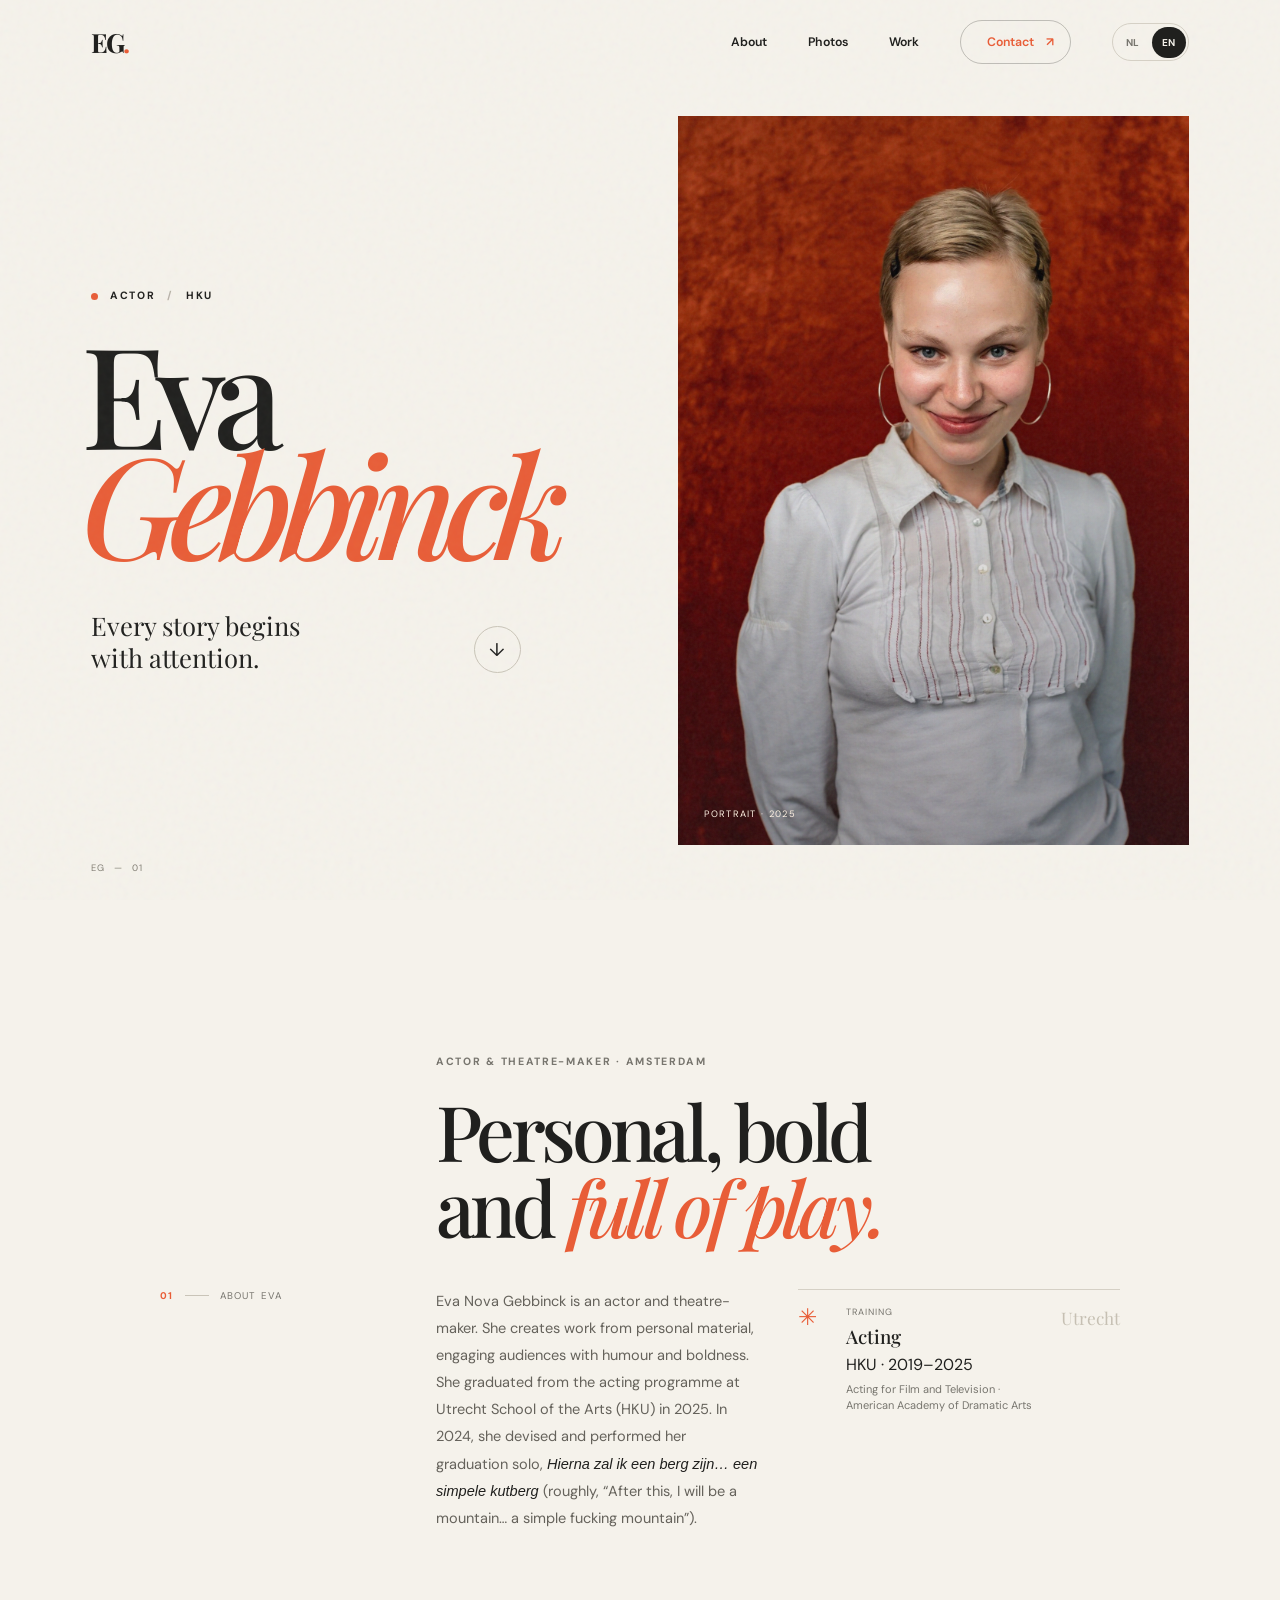
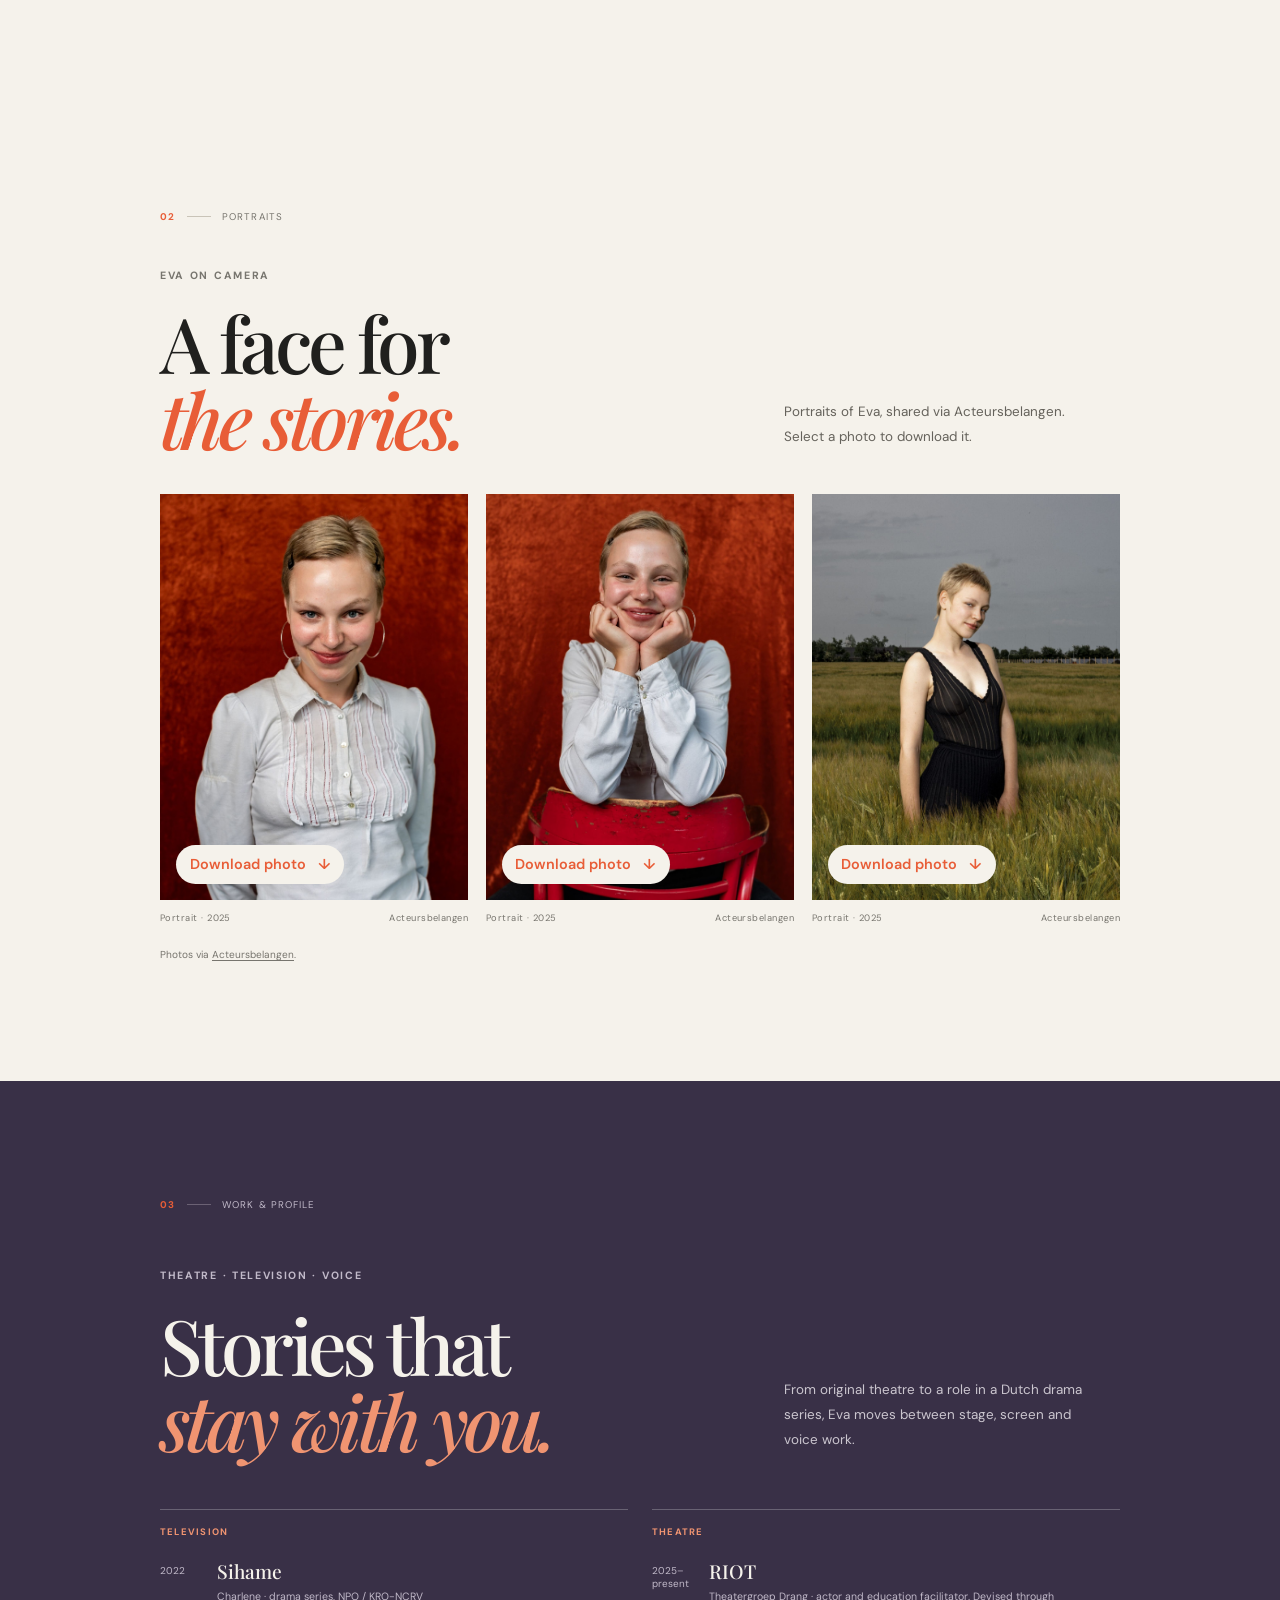
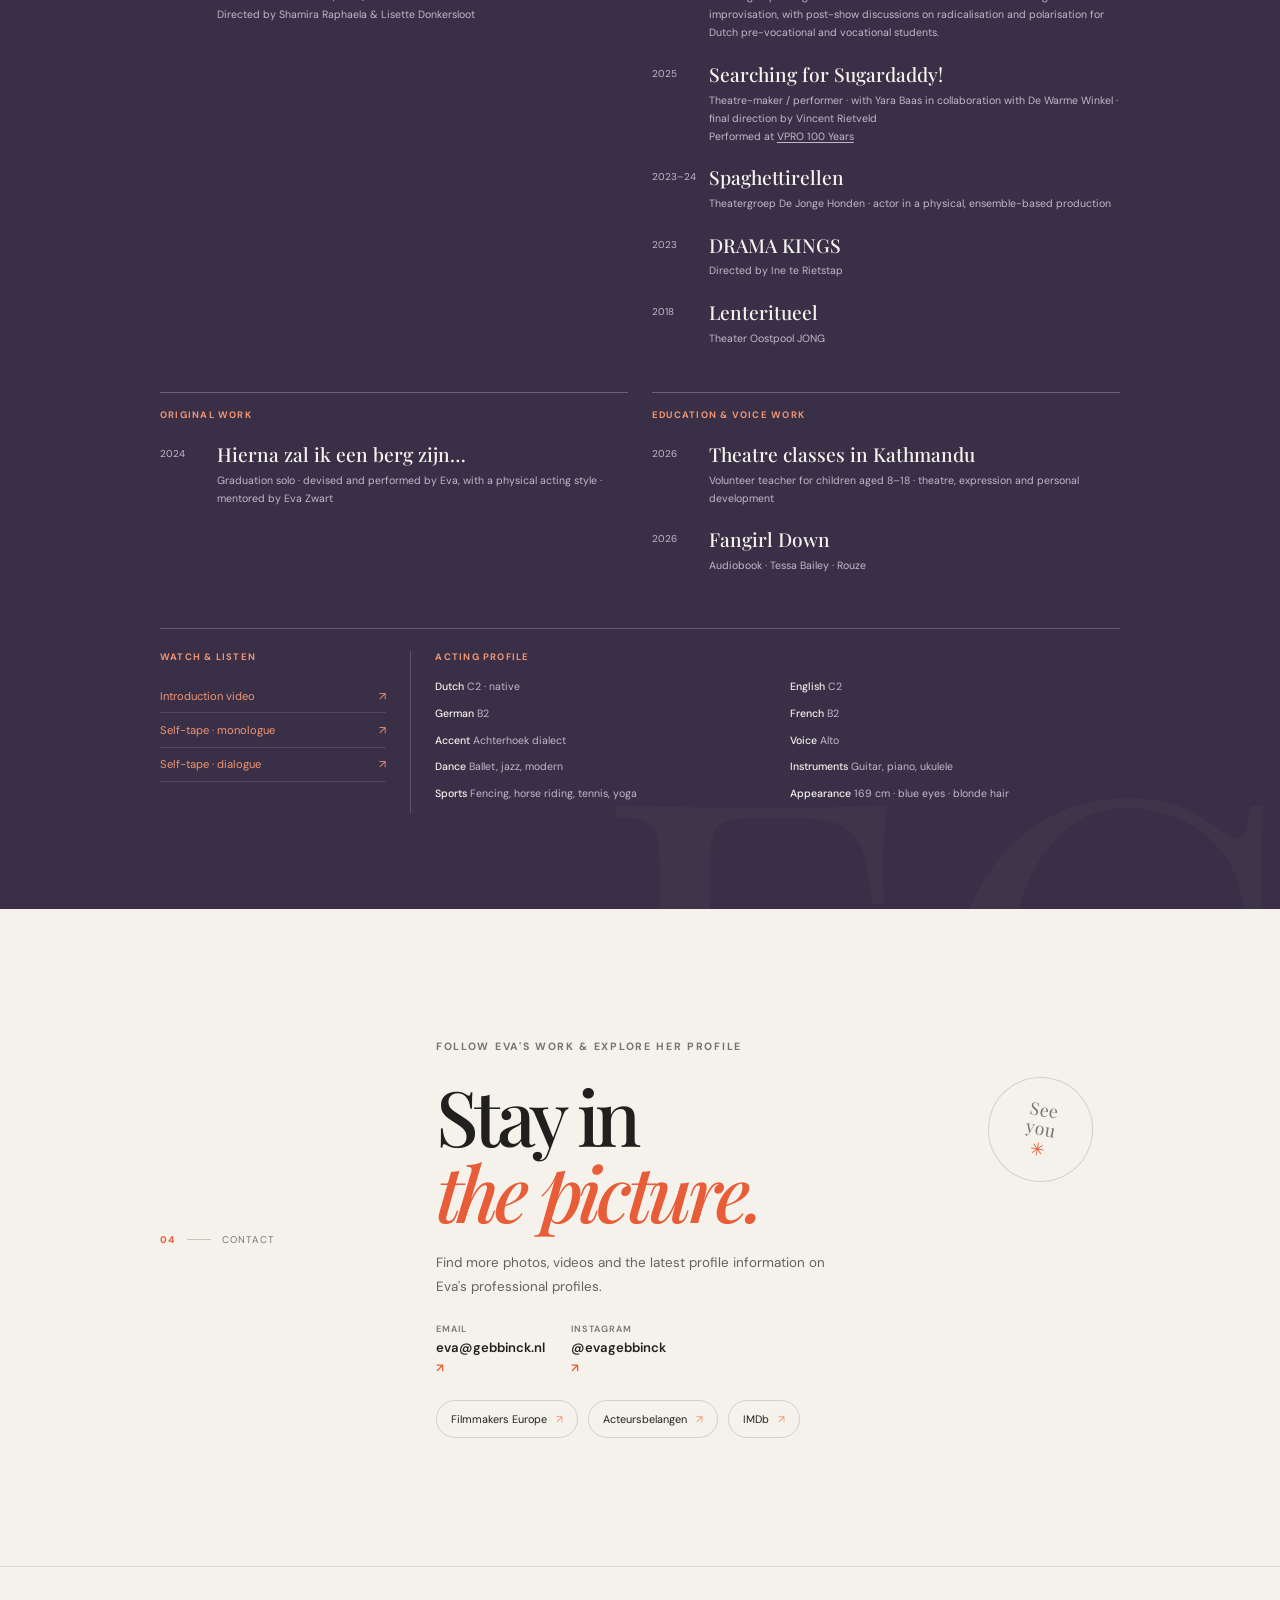
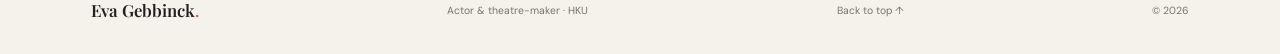
==== commit d46d1b7b: "Add bilingual actor portfolio Co-authored-by: Copilot App <223556219+Copilot@users.noreply.github.co" ====
--- a/index.html
+++ b/index.html
@@ -4,8 +4,8 @@
     <meta charset="utf-8">
     <meta name="viewport" content="width=device-width, initial-scale=1">
     <meta name="theme-color" content="#f5f2eb">
-    <meta name="description" content="Eva Gebbinck — actrice, afgestudeerd aan de HKU.">
-    <title>Eva Gebbinck — Actrice</title>
+    <meta name="description" content="Eva Gebbinck — actrice en theatermaker, afgestudeerd aan de HKU." data-i18n-content="metaDescription">
+    <title data-i18n="pageTitle">Eva Gebbinck — Actrice</title>
     <link rel="preconnect" href="https://fonts.googleapis.com">
     <link rel="preconnect" href="https://fonts.gstatic.com" crossorigin>
     <link href="https://fonts.googleapis.com/css2?family=DM+Sans:wght@400;500;600;700&family=Playfair+Display:ital,wght@0,500;0,600;0,700;1,500;1,600&display=swap" rel="stylesheet">
@@ -14,15 +14,20 @@
   </head>
   <body>
     <header class="site-header">
-      <a class="wordmark" href="#home" aria-label="Eva Gebbinck, naar begin">EG<span>.</span></a>
+      <a class="wordmark" href="#home" aria-label="Eva Gebbinck, naar begin" data-i18n-aria-label="homeLabel">EG<span>.</span></a>
       <button class="menu-toggle" type="button" aria-expanded="false" aria-controls="site-nav">
         <span class="menu-toggle-label">Menu</span>
         <span class="menu-icon" aria-hidden="true"><i></i><i></i></span>
       </button>
-      <nav class="site-nav" id="site-nav" aria-label="Hoofdnavigatie">
-        <a href="#over">Over Eva</a>
-        <a href="#werk">Werk</a>
-        <a class="nav-contact" href="#contact">Contact <span aria-hidden="true">↗</span></a>
+      <nav class="site-nav" id="site-nav" aria-label="Hoofdnavigatie" data-i18n-aria-label="navigationLabel">
+        <a href="#over" data-i18n="navAbout">Over Eva</a>
+        <a href="#fotos" data-i18n="navPhotos">Foto's</a>
+        <a href="#werk" data-i18n="navWork">Werk</a>
+        <a class="nav-contact" href="#contact"><span data-i18n="navContact">Contact</span> <span aria-hidden="true">↗</span></a>
+        <div class="language-switch" role="group" aria-label="Taal kiezen" data-i18n-aria-label="languageLabel">
+          <button type="button" class="language-option" data-language-option="nl" aria-label="Schakel naar Nederlands" data-i18n-aria-label="switchDutch">NL</button>
+          <button type="button" class="language-option" data-language-option="en" aria-label="Switch to English" data-i18n-aria-label="switchEnglish">EN</button>
+        </div>
       </nav>
     </header>
 
@@ -30,109 +35,150 @@
       <section class="hero" id="home" aria-labelledby="hero-title">
         <div class="hero-grain" aria-hidden="true"></div>
         <div class="hero-copy">
-          <p class="eyebrow"><span class="eyebrow-dot"></span> Actrice <span class="eyebrow-divider">/</span> HKU</p>
+          <p class="eyebrow"><span class="eyebrow-dot"></span> <span data-i18n="profession">Actrice</span> <span class="eyebrow-divider">/</span> HKU</p>
           <h1 id="hero-title">Eva<br><em>Gebbinck</em></h1>
           <div class="hero-bottom">
-            <p class="hero-line">Een verhaal begint<br>met aandacht.</p>
-            <a class="round-link" href="#over" aria-label="Ontdek meer over Eva">
+            <p class="hero-line" data-i18n-html="heroLine">Een verhaal begint<br>met aandacht.</p>
+            <a class="round-link" href="#over" aria-label="Ontdek meer over Eva" data-i18n-aria-label="discoverEva">
               <span aria-hidden="true">↓</span>
             </a>
           </div>
         </div>
-        <div class="hero-art" role="img" aria-label="Abstracte scenische belichting in warme kleuren">
-          <div class="art-orb"></div>
-          <div class="art-curtain art-curtain-left"></div>
-          <div class="art-curtain art-curtain-right"></div>
-          <div class="art-stage"></div>
-          <span class="art-caption">Ruimte voor verhaal&nbsp; · &nbsp;01</span>
+        <div class="hero-art" role="img" aria-label="Portret van Eva Gebbinck" data-i18n-aria-label="heroPhotoAlt">
+          <img class="hero-photo" src="assets/eva/eva-gebbinck-portret-2025-08-1.jpg" alt="">
+          <span class="art-caption" data-i18n="heroPhotoCaption">Portret&nbsp; · &nbsp;2025</span>
         </div>
         <div class="hero-index" aria-hidden="true">EG&nbsp; — &nbsp;01</div>
       </section>
 
       <section class="intro section-wrap" id="over" aria-labelledby="intro-title">
-        <div class="section-marker"><span>01</span><span class="marker-line"></span><span>Over Eva</span></div>
+        <div class="section-marker"><span>01</span><span class="marker-line"></span><span data-i18n="sectionAbout">Over Eva</span></div>
         <div class="intro-content">
-          <p class="eyebrow">Actrice & theatermaker · Amsterdam</p>
-          <h2 id="intro-title">Persoonlijk, brutaal<br>en <em>vol spelplezier.</em></h2>
+          <p class="eyebrow" data-i18n="aboutEyebrow">Actrice & theatermaker · Amsterdam</p>
+          <h2 id="intro-title" data-i18n-html="aboutHeading">Persoonlijk, brutaal<br>en <em>vol spelplezier.</em></h2>
           <div class="intro-detail">
-            <p class="intro-text">Eva Nova Gebbinck is actrice en theatermaker. Ze maakt werk vanuit persoonlijk materiaal en confronteert haar publiek op humoristische en brutale wijze. In 2025 studeerde ze af aan de acteursopleiding van de Hogeschool voor de Kunsten Utrecht met haar solovoorstelling <em>Hierna zal ik een berg zijn… een simpele kutberg</em>.</p>
+            <p class="intro-text" data-i18n-html="bio">Eva Nova Gebbinck is actrice en theatermaker. Ze maakt werk vanuit persoonlijk materiaal en confronteert haar publiek op humoristische en brutale wijze. In 2025 studeerde ze af aan de acteursopleiding van de Hogeschool voor de Kunsten Utrecht. Haar afstudeervoorstelling <em>Hierna zal ik een berg zijn… een simpele kutberg</em> ontwikkelde en speelde ze in 2024.</p>
             <div class="education-card">
               <span class="education-icon" aria-hidden="true">✳</span>
-              <div><span class="card-label">Opleiding</span><strong>Acteursopleiding</strong><span>HKU · 2019–2025</span><span>Acting for Film and Television · American Academy of Dramatic Arts</span></div>
-              <span class="education-year">Utrecht</span>
+              <div><span class="card-label" data-i18n="educationLabel">Opleiding</span><strong data-i18n="actorTraining">Acteursopleiding</strong><span>HKU · 2019–2025</span><span data-i18n="filmTraining">Acting for Film and Television · American Academy of Dramatic Arts</span></div>
+              <span class="education-year" data-i18n="educationLocation">Utrecht</span>
             </div>
           </div>
         </div>
       </section>
 
+      <section class="photo-section" id="fotos" aria-labelledby="photos-title">
+        <div class="section-wrap">
+          <div class="section-marker"><span>02</span><span class="marker-line"></span><span data-i18n="sectionPortraits">Portretten</span></div>
+          <div class="photo-heading">
+            <div><p class="eyebrow" data-i18n="photoEyebrow">Eva voor de camera</p><h2 id="photos-title" data-i18n-html="photoHeading">Een gezicht bij<br><em>de verhalen.</em></h2></div>
+            <p class="photo-intro" data-i18n="photoIntro">Portretfoto's van Eva, gedeeld via Acteursbelangen. Klik op een foto om het beeld te downloaden.</p>
+          </div>
+          <div class="photo-grid">
+            <figure class="photo-card">
+              <a class="photo-frame" href="assets/eva/eva-gebbinck-portret-2025-08-1.jpg" download="eva-gebbinck-portret-2025-08-1.jpg" aria-label="Download portretfoto van Eva Gebbinck" data-i18n-aria-label="downloadPortrait">
+                <img src="assets/eva/eva-gebbinck-portret-2025-08-1.jpg" alt="Portret van Eva Gebbinck tegen een rode achtergrond" data-i18n-alt="portraitRedAlt" loading="lazy">
+                <span class="photo-download"><span data-i18n="downloadPhoto">Download foto</span> <span aria-hidden="true">↓</span></span>
+              </a>
+              <figcaption><span data-i18n="portrait2025">Portret · 2025</span><span>Acteursbelangen</span></figcaption>
+            </figure>
+            <figure class="photo-card">
+              <a class="photo-frame" href="assets/eva/eva-gebbinck-portret-2025-08-2.jpg" download="eva-gebbinck-portret-2025-08-2.jpg" aria-label="Download portretfoto van Eva Gebbinck" data-i18n-aria-label="downloadPortrait">
+                <img src="assets/eva/eva-gebbinck-portret-2025-08-2.jpg" alt="Portret van Eva Gebbinck, leunend op een rode stoel" data-i18n-alt="portraitChairAlt" loading="lazy">
+                <span class="photo-download"><span data-i18n="downloadPhoto">Download foto</span> <span aria-hidden="true">↓</span></span>
+              </a>
+              <figcaption><span data-i18n="portrait2025">Portret · 2025</span><span>Acteursbelangen</span></figcaption>
+            </figure>
+            <figure class="photo-card">
+              <a class="photo-frame" href="assets/eva/eva-gebbinck-portret-2025-06.jpg" download="eva-gebbinck-portret-2025-06.jpg" aria-label="Download portretfoto van Eva Gebbinck" data-i18n-aria-label="downloadPortrait">
+                <img src="assets/eva/eva-gebbinck-portret-2025-06.jpg" alt="Portret van Eva Gebbinck buiten in een veld" data-i18n-alt="portraitFieldAlt" loading="lazy">
+                <span class="photo-download"><span data-i18n="downloadPhoto">Download foto</span> <span aria-hidden="true">↓</span></span>
+              </a>
+              <figcaption><span data-i18n="portrait2025">Portret · 2025</span><span>Acteursbelangen</span></figcaption>
+            </figure>
+          </div>
+          <p class="photo-credit"><span data-i18n="photoSource">Foto's afkomstig van</span> <a href="https://www.acteursbelangen.nl/acteur/eva-gebbinck/" target="_blank" rel="noopener noreferrer">Acteursbelangen</a>.</p>
+        </div>
+      </section>
+
       <section class="work-section" id="werk" aria-labelledby="work-title">
         <div class="section-wrap work-inner">
-          <div class="section-marker section-marker-light"><span>02</span><span class="marker-line"></span><span>Werk & profiel</span></div>
+          <div class="section-marker section-marker-light"><span>03</span><span class="marker-line"></span><span data-i18n="sectionWork">Werk & profiel</span></div>
           <div class="work-heading">
-            <div><p class="eyebrow">Theater · televisie · stem</p><h2 id="work-title">Werk dat<br><em>binnenkomt.</em></h2></div>
-            <p class="work-intro">Van eigenzinnig theater tot een rol in een Nederlandse dramaserie: Eva beweegt zich tussen podium, camera en stemwerk.</p>
+            <div><p class="eyebrow" data-i18n="workEyebrow">Theater · televisie · stem</p><h2 id="work-title" data-i18n-html="workHeading">Werk dat<br><em>binnenkomt.</em></h2></div>
+            <p class="work-intro" data-i18n="workIntro">Van eigenzinnig theater tot een rol in een Nederlandse dramaserie: Eva beweegt zich tussen podium, camera en stemwerk.</p>
           </div>
           <div class="credits-grid">
             <article class="credit-group">
-              <span class="credit-label">Televisie</span>
-              <div class="credit-item"><span class="credit-year">2022</span><div><h3>Sihame</h3><p>Charlene · dramaserie, NPO / KRO-NCRV<br>Regie: Shamira Raphaela &amp; Lisette Donkersloot</p></div></div>
+              <span class="credit-label" data-i18n="television">Televisie</span>
+              <div class="credit-item"><span class="credit-year">2022</span><div><h3>Sihame</h3><p data-i18n-html="sihameCredit">Charlene · dramaserie, NPO / KRO-NCRV<br>Regie: Shamira Raphaela &amp; Lisette Donkersloot</p></div></div>
             </article>
             <article class="credit-group">
-              <span class="credit-label">Theater</span>
-              <div class="credit-item"><span class="credit-year">2025</span><div><h3>RIOT</h3><p>Theatergroep Drang</p></div></div>
-              <div class="credit-item"><span class="credit-year">2025</span><div><h3>Searching for Sugardaddy!</h3><p>To pay for Amsterdam rent</p></div></div>
-              <div class="credit-item"><span class="credit-year">2023–24</span><div><h3>Spaghettirellen</h3><p>Theatergroep De Jonge Honden · stage</p></div></div>
-              <div class="credit-item"><span class="credit-year">2023</span><div><h3>DRAMA KINGS</h3><p>Regie: Ine te Rietstap</p></div></div>
+              <span class="credit-label" data-i18n="theatre">Theater</span>
+              <div class="credit-item"><span class="credit-year" data-i18n="riotYears">2025–heden</span><div><h3>RIOT</h3><p data-i18n="riotCredit">Theatergroep Drang · acteur en educatief begeleider. Gemaakt vanuit improvisatie; met nagesprekken over radicalisering en polarisatie voor vmbo- en mbo-leerlingen.</p></div></div>
+              <div class="credit-item"><span class="credit-year">2025</span><div><h3>Searching for Sugardaddy!</h3><p data-i18n-html="sugarCredit">Theatermaker / performer · met Yara Baas i.s.m. De Warme Winkel · eindregie Vincent Rietveld<br>Gespeeld tijdens <a href="https://www.vpro.nl/evenementen/100-jaar-vpro-feest" target="_blank" rel="noopener noreferrer">100 jaar VPRO</a></p></div></div>
+              <div class="credit-item"><span class="credit-year">2023–24</span><div><h3>Spaghettirellen</h3><p data-i18n="spaghettiCredit">Theatergroep De Jonge Honden · acteur in een fysieke, ensemblegerichte voorstelling</p></div></div>
+              <div class="credit-item"><span class="credit-year">2023</span><div><h3>DRAMA KINGS</h3><p data-i18n="dramaKingsCredit">Regie: Ine te Rietstap</p></div></div>
               <div class="credit-item"><span class="credit-year">2018</span><div><h3>Lenteritueel</h3><p>Theater Oostpool JONG</p></div></div>
             </article>
             <article class="credit-group">
-              <span class="credit-label">Eigen werk &amp; stem</span>
-              <div class="credit-item"><span class="credit-year">2025</span><div><h3>Hierna zal ik een berg zijn…</h3><p>Een simpele kutberg · afstudeersolo</p></div></div>
-              <div class="credit-item"><span class="credit-year">2026</span><div><h3>Fangirl Down</h3><p>Tessa Bailey · luisterboek, Rouze</p></div></div>
+              <span class="credit-label" data-i18n="ownWork">Eigen werk</span>
+              <div class="credit-item"><span class="credit-year">2024</span><div><h3>Hierna zal ik een berg zijn…</h3><p data-i18n="graduationCredit">Een simpele kutberg · afstudeersolo. Eigen concept en uitvoering, met een fysieke speelstijl · begeleiding Eva Zwart</p></div></div>
+            </article>
+            <article class="credit-group">
+              <span class="credit-label" data-i18n="educationVoice">Educatie &amp; stemwerk</span>
+              <div class="credit-item"><span class="credit-year">2026</span><div><h3 data-i18n="kathmanduTitle">Theaterlessen in Kathmandu</h3><p data-i18n="kathmanduCredit">Vrijwillig docent voor kinderen van 8–18 jaar · spel, expressie en persoonlijke ontwikkeling</p></div></div>
+              <div class="credit-item"><span class="credit-year">2026</span><div><h3>Fangirl Down</h3><p data-i18n="fangirlCredit">Tessa Bailey · luisterboek, Rouze</p></div></div>
             </article>
           </div>
           <div class="profile-bottom">
             <div class="video-links">
-              <span class="credit-label">Bekijk &amp; beluister</span>
-              <a href="https://www.youtube.com/watch?v=mn5EHYoe248" target="_blank" rel="noopener noreferrer">Introductievideo <span aria-hidden="true">↗</span></a>
-              <a href="https://www.youtube.com/watch?v=ZCBhs35v_po" target="_blank" rel="noopener noreferrer">Selftape · monoloog <span aria-hidden="true">↗</span></a>
-              <a href="https://www.youtube.com/watch?v=2YCTXht6u44" target="_blank" rel="noopener noreferrer">Selftape · dialoog <span aria-hidden="true">↗</span></a>
+              <span class="credit-label" data-i18n="watchListen">Bekijk &amp; beluister</span>
+              <a href="https://www.youtube.com/watch?v=mn5EHYoe248" target="_blank" rel="noopener noreferrer"><span data-i18n="introVideo">Introductievideo</span> <span aria-hidden="true">↗</span></a>
+              <a href="https://www.youtube.com/watch?v=ZCBhs35v_po" target="_blank" rel="noopener noreferrer"><span data-i18n="selfTapeMonologue">Selftape · monoloog</span> <span aria-hidden="true">↗</span></a>
+              <a href="https://www.youtube.com/watch?v=2YCTXht6u44" target="_blank" rel="noopener noreferrer"><span data-i18n="selfTapeDialogue">Selftape · dialoog</span> <span aria-hidden="true">↗</span></a>
             </div>
             <div class="skills-panel">
-              <span class="credit-label">Speelprofiel</span>
-              <p><strong>Talen</strong> Nederlands (moedertaal), Engels (vloeiend), Duits en Frans (gemiddeld)</p>
-              <p><strong>Accenten</strong> Achterhoeks</p>
-              <p><strong>Zangstem</strong> Alt</p>
-              <p><strong>Dans</strong> Ballet, jazz, modern</p>
-              <p><strong>Instrumenten</strong> Gitaar, piano, ukelele</p>
-              <p><strong>Sport</strong> Schermen, paardrijden, tennis, yoga</p>
-              <p><strong>Kenmerken</strong> 169 cm · blauwe ogen · lichtblond haar</p>
+              <span class="credit-label" data-i18n="actingProfile">Speelprofiel</span>
+              <p><strong data-i18n="dutch">Nederlands</strong> C2 · <span data-i18n="nativeSpeaker">moedertaal</span></p>
+              <p><strong data-i18n="english">Engels</strong> C2</p>
+              <p><strong data-i18n="german">Duits</strong> B2</p>
+              <p><strong data-i18n="french">Frans</strong> B2</p>
+              <p><strong data-i18n="accents">Accenten</strong> <span data-i18n="achterhoeks">Achterhoeks</span></p>
+              <p><strong data-i18n="singingVoice">Zangstem</strong> <span data-i18n="alto">Alt</span></p>
+              <p><strong data-i18n="dance">Dans</strong> <span data-i18n="danceStyles">Ballet, jazz, modern</span></p>
+              <p><strong data-i18n="instruments">Instrumenten</strong> <span data-i18n="instrumentList">Gitaar, piano, ukelele</span></p>
+              <p><strong data-i18n="sports">Sport</strong> <span data-i18n="sportList">Schermen, paardrijden, tennis, yoga</span></p>
+              <p><strong data-i18n="appearance">Kenmerken</strong> 169 cm · <span data-i18n="blueEyes">blauwe ogen</span> · <span data-i18n="blondHair">lichtblond haar</span></p>
             </div>
           </div>
         </div>
       </section>
 
       <section class="contact-section section-wrap" id="contact" aria-labelledby="contact-title">
-        <div class="section-marker"><span>03</span><span class="marker-line"></span><span>Contact</span></div>
+        <div class="section-marker"><span>04</span><span class="marker-line"></span><span data-i18n="sectionContact">Contact</span></div>
         <div class="contact-content">
-          <p class="eyebrow">Volg Eva's werk &amp; bekijk haar profiel</p>
-          <h2 id="contact-title">Blijf in<br><em>beeld.</em></h2>
-          <p class="contact-text">Meer foto's, video's en actuele profielinformatie vind je via Eva's professionele profielen.</p>
-          <div class="profile-links" aria-label="Externe profielen">
+          <p class="eyebrow" data-i18n="contactEyebrow">Volg Eva's werk &amp; bekijk haar profiel</p>
+          <h2 id="contact-title" data-i18n-html="contactHeading">Blijf in<br><em>beeld.</em></h2>
+          <p class="contact-text" data-i18n="contactText">Meer foto's, video's en actuele profielinformatie vind je via Eva's professionele profielen.</p>
+          <div class="contact-details">
+            <a href="mailto:eva@gebbinck.nl"><span data-i18n="emailLabel">E-mail</span>eva@gebbinck.nl <span aria-hidden="true">↗</span></a>
+            <a href="https://www.instagram.com/evagebbinck/" target="_blank" rel="noopener noreferrer"><span>Instagram</span>@evagebbinck <span aria-hidden="true">↗</span></a>
+          </div>
+          <div class="profile-links" aria-label="Externe profielen" data-i18n-aria-label="externalProfiles">
             <a href="https://www.filmmakers.eu/en/actors/eva-gebbinck" target="_blank" rel="noopener noreferrer">Filmmakers Europe <span aria-hidden="true">↗</span></a>
             <a href="https://www.acteursbelangen.nl/acteur/eva-gebbinck/" target="_blank" rel="noopener noreferrer">Acteursbelangen <span aria-hidden="true">↗</span></a>
             <a href="https://www.imdb.com/name/nm13968518/" target="_blank" rel="noopener noreferrer">IMDb <span aria-hidden="true">↗</span></a>
-            <a href="https://www.instagram.com/evagebbinck/" target="_blank" rel="noopener noreferrer">Instagram <span aria-hidden="true">↗</span></a>
           </div>
-          <span class="contact-stamp" aria-hidden="true">Tot<br>ziens <span>✳</span></span>
+          <span class="contact-stamp" aria-hidden="true" data-i18n-html="contactStamp">Tot<br>ziens <span>✳</span></span>
         </div>
       </section>
     </main>
 
     <footer class="site-footer">
       <a class="footer-name" href="#home">Eva Gebbinck<span>.</span></a>
-      <span>Actrice &amp; theatermaker&nbsp; · &nbsp;HKU</span>
-      <a class="back-top" href="#home">Terug naar boven ↑</a>
+      <span data-i18n="footerRole">Actrice &amp; theatermaker&nbsp; · &nbsp;HKU</span>
+      <a class="back-top" href="#home" data-i18n="backToTop">Terug naar boven ↑</a>
       <span class="copyright">© <span id="year">2026</span></span>
     </footer>
   </body>
--- a/styles.css
+++ b/styles.css
@@ -24,6 +24,10 @@
 .site-nav a:hover, .back-top:hover { color: var(--orange); }
 .site-nav .nav-contact { border: 1px solid rgba(32,32,30,.25); padding: .8rem 1.05rem; border-radius: 2rem; }
 .nav-contact span { margin-left: .55rem; color: var(--orange); }
+.language-switch { display: flex; align-items: center; gap: .1rem; border: 1px solid #d5d0c5; border-radius: 2rem; padding: .16rem; }
+.language-option { min-width: 34px; min-height: 31px; border: 0; border-radius: 2rem; padding: 0 .45rem; color: var(--muted); background: transparent; font-size: .62rem; font-weight: 700; cursor: pointer; transition: background .2s ease, color .2s ease; }
+.language-option[aria-pressed="true"] { color: var(--paper); background: var(--ink); }
+.language-option:not([aria-pressed="true"]):hover { color: var(--ink); background: #e9e5dc; }
 .menu-toggle { display: none; }
 
 .hero { min-height: 790px; height: min(100svh, 960px); position: relative; overflow: hidden; display: grid; grid-template-columns: 52% 48%; padding: 84px 7.1% 55px; }
@@ -42,11 +46,7 @@
 .hero-art { position: relative; align-self: stretch; margin: 2rem 0 0 1rem; overflow: hidden; background: #d3a28b; isolation: isolate; }
 .hero-art::before { content: ""; position: absolute; z-index: 1; inset: 0; background: linear-gradient(160deg, rgba(33,24,36,.12), transparent 43%, rgba(32,23,27,.45)); }
 .hero-art::after { content: ""; position: absolute; inset: 0; opacity: .13; z-index: 2; pointer-events: none; background-image: url("data:image/svg+xml,%3Csvg viewBox='0 0 180 180' xmlns='http://www.w3.org/2000/svg'%3E%3Cfilter id='n'%3E%3CfeTurbulence type='fractalNoise' baseFrequency='.9' numOctaves='3' stitchTiles='stitch'/%3E%3C/filter%3E%3Crect width='100%25' height='100%25' filter='url(%23n)' opacity='.5'/%3E%3C/svg%3E"); }
-.art-orb { position: absolute; z-index: 0; width: 74%; aspect-ratio: 1; border-radius: 50%; top: 12%; left: 15%; background: radial-gradient(circle at 44% 42%, #f8cb9b 0, #eaa37f 42%, #cc796c 68%, #aa5960 100%); box-shadow: 0 0 95px rgba(255,211,154,.5); }
-.art-curtain { position: absolute; z-index: 1; bottom: 0; height: 68%; width: 35%; background: linear-gradient(90deg, #332633, #64444a 45%, #46313b 85%, #372832); }
-.art-curtain-left { left: 0; clip-path: polygon(0 0, 100% 11%, 79% 100%, 0 100%); }
-.art-curtain-right { right: 0; width: 28%; height: 77%; background: linear-gradient(90deg, #563943, #352632 60%); clip-path: polygon(18% 0, 100% 0, 100% 100%, 0 100%); }
-.art-stage { position: absolute; z-index: 2; bottom: -14%; left: 6%; width: 110%; height: 35%; transform: rotate(-8deg); background: linear-gradient(180deg, #a96460 0, #704453 42%, #3d3039 100%); box-shadow: 0 -18px 35px rgba(255,197,158,.18); }
+.hero-photo { position: absolute; inset: 0; width: 100%; height: 100%; object-fit: cover; object-position: center 26%; }
 .art-caption { position: absolute; z-index: 3; color: #fff3e4; bottom: 1.55rem; left: 1.65rem; text-transform: uppercase; letter-spacing: .14em; font-size: .58rem; }
 .hero-index { position: absolute; bottom: 1.65rem; left: 7.1%; color: #817d73; font-size: .58rem; letter-spacing: .14em; }
 .hero-grain { position: absolute; inset: 0; pointer-events: none; opacity: .12; z-index: 3; background-image: url("data:image/svg+xml,%3Csvg viewBox='0 0 180 180' xmlns='http://www.w3.org/2000/svg'%3E%3Cfilter id='n'%3E%3CfeTurbulence type='fractalNoise' baseFrequency='.8' numOctaves='3' stitchTiles='stitch'/%3E%3C/filter%3E%3Crect width='100%25' height='100%25' filter='url(%23n)' opacity='.35'/%3E%3C/svg%3E"); }
@@ -70,6 +70,23 @@
 .education-card div > span:last-child { color: var(--muted); font-size: .69rem; line-height: 1.5; }
 .education-year { color: #c6c0b3; font-family: var(--serif); font-size: 1.08rem; }
 
+.photo-section { padding: 7rem 0 7.5rem; }
+.photo-heading { display: grid; grid-template-columns: 1.1fr .7fr; align-items: end; gap: 10%; margin: 2.8rem 0 2.4rem; }
+.photo-heading .eyebrow { color: var(--muted); margin-bottom: 1.15rem; }
+.photo-heading h2 { margin: 0; }
+.photo-intro { color: #65625b; font-size: .84rem; line-height: 1.85; max-width: 310px; margin: 0 0 .35rem; }
+.photo-grid { display: grid; grid-template-columns: repeat(3, 1fr); gap: 1.1rem; }
+.photo-card { margin: 0; }
+.photo-frame { display: block; position: relative; overflow: hidden; aspect-ratio: .76; background: #e4dfd5; }
+.photo-frame img { display: block; width: 100%; height: 100%; object-fit: cover; transition: transform .45s ease; }
+.photo-frame:hover img { transform: scale(1.035); }
+.photo-download { position: absolute; left: 1rem; bottom: 1rem; display: flex; align-items: center; gap: .75rem; background: var(--paper); color: var(--ink); padding: .65rem .85rem; border-radius: 2rem; font-size: .65rem; font-weight: 600; }
+.photo-download span { color: var(--orange); font-size: .9rem; }
+.photo-card figcaption { display: flex; justify-content: space-between; gap: .5rem; margin-top: .8rem; color: var(--muted); font-size: .58rem; letter-spacing: .05em; }
+.photo-credit { margin: 1.5rem 0 0; color: var(--muted); font-size: .63rem; }
+.photo-credit a { text-decoration: underline; text-underline-offset: .15em; }
+.photo-credit a:hover { color: var(--orange); }
+
 .work-section { background: var(--purple); color: #f5f2eb; padding: 7rem 0 6rem; position: relative; overflow: hidden; }
 .work-section::after { content: "EG"; font-family: var(--serif); font-size: 34rem; line-height: 1; color: rgba(255,255,255,.025); position: absolute; right: -2%; bottom: -23%; pointer-events: none; }
 .work-inner { position: relative; z-index: 1; }
@@ -80,13 +97,15 @@
 .work-heading h2 { margin: 0; }
 .work-heading h2 em { color: #f09471; }
 .work-intro { color: #cbc6cf; font-size: .84rem; line-height: 1.85; max-width: 310px; margin: 0 0 .35rem; }
-.credits-grid { display: grid; grid-template-columns: .9fr 1.25fr 1fr; gap: 1.5rem; }
+.credits-grid { display: grid; grid-template-columns: repeat(2, 1fr); gap: 1.5rem; }
 .credit-group { border-top: 1px solid rgba(255,255,255,.24); padding-top: 1rem; }
 .credit-label { display: block; color: #f09471; font-size: .59rem; text-transform: uppercase; letter-spacing: .13em; font-weight: 700; margin-bottom: 1.35rem; }
 .credit-item { display: grid; grid-template-columns: 48px 1fr; gap: .55rem; margin-bottom: 1.3rem; }
 .credit-year { color: #c1b9c9; font-size: .62rem; padding-top: .24rem; }
 .credit-item h3 { font-family: var(--serif); font-weight: 500; font-size: 1.2rem; line-height: 1.2; margin: 0 0 .35rem; }
 .credit-item p { color: #c1b9c9; font-size: .66rem; line-height: 1.7; margin: 0; }
+.credit-item p a { text-decoration: underline; text-underline-offset: .15em; }
+.credit-item p a:hover { color: #f09471; }
 .profile-bottom { display: grid; grid-template-columns: .9fr 2.45fr; gap: 1.5rem; margin-top: 2rem; padding-top: 1.4rem; border-top: 1px solid rgba(255,255,255,.2); }
 .video-links { border-right: 1px solid rgba(255,255,255,.18); padding-right: 1.5rem; }
 .video-links .credit-label, .skills-panel .credit-label { margin-bottom: 1rem; }
@@ -102,6 +121,11 @@
 .contact-content { position: relative; }
 .contact-content h2 { margin-bottom: 1.35rem; }
 .contact-text { color: #65625b; max-width: 390px; font-size: .84rem; line-height: 1.8; }
+.contact-details { display: flex; flex-wrap: wrap; gap: .7rem 1.6rem; margin-top: 1.5rem; }
+.contact-details a { display: flex; flex-direction: column; gap: .25rem; font-size: .82rem; font-weight: 600; }
+.contact-details a span:first-child { color: var(--muted); font-size: .57rem; text-transform: uppercase; letter-spacing: .12em; }
+.contact-details a span:last-child { display: inline; color: var(--orange); font-size: .75rem; }
+.contact-details a:hover { color: var(--orange); }
 .profile-links { display: flex; flex-wrap: wrap; gap: .6rem; max-width: 560px; margin-top: 1.5rem; }
 .profile-links a { border: 1px solid #d5d0c5; border-radius: 2rem; padding: .68rem .9rem; font-size: .68rem; transition: color .2s ease, border-color .2s ease; }
 .profile-links a:hover { border-color: var(--orange); }
@@ -127,9 +151,9 @@
   .section-wrap { padding-left: 8%; padding-right: 8%; }
   .intro, .contact-section { grid-template-columns: 1fr 2.3fr; }
   .intro-detail { gap: 1.5rem; }
-  .credits-grid { grid-template-columns: 1fr 1.25fr; }
-  .credit-group:last-child { grid-column: 1 / -1; display: grid; grid-template-columns: 1fr 1fr; column-gap: 1.5rem; }
-  .credit-group:last-child .credit-label { grid-column: 1 / -1; }
+  .photo-grid { gap: .7rem; }
+  .photo-card figcaption { flex-direction: column; }
+  .credits-grid { grid-template-columns: repeat(2, 1fr); }
 }
 
 @media (max-width: 640px) {
@@ -144,6 +168,7 @@
   .site-nav.is-open { display: flex; }
   .site-nav a { padding: .85rem .3rem; }
   .site-nav .nav-contact { border: 0; padding: .85rem .3rem; border-radius: 0; }
+  .language-switch { align-self: flex-start; margin: .5rem .3rem; }
   .hero { display: flex; flex-direction: column; height: auto; min-height: 0; padding: 8.5rem 6% 3.5rem; }
   .hero-copy { padding: 0; }
   .hero h1 { font-size: clamp(5.1rem, 19vw, 7.3rem); margin: 1.8rem 0 2rem -.06em; }
@@ -161,9 +186,12 @@
   .work-heading { display: block; margin: 2.5rem 0 2.3rem; }
   .work-heading h2 { margin-bottom: 1.3rem; }
   .work-intro { max-width: 370px; }
+  .photo-section { padding: 5rem 0; }
+  .photo-heading { display: block; margin: 2.2rem 0; }
+  .photo-heading h2 { margin-bottom: 1.2rem; }
+  .photo-grid { grid-template-columns: 1fr; gap: 1.5rem; }
+  .photo-card figcaption { flex-direction: row; }
   .credits-grid { grid-template-columns: 1fr; gap: 1.8rem; }
-  .credit-group:last-child { grid-column: auto; display: block; }
-  .credit-group:last-child .credit-label { grid-column: auto; }
   .profile-bottom { grid-template-columns: 1fr; gap: 1.5rem; }
   .video-links { border-right: 0; border-bottom: 1px solid rgba(255,255,255,.18); padding: 0 0 1.3rem; }
   .skills-panel { grid-template-columns: 1fr; }
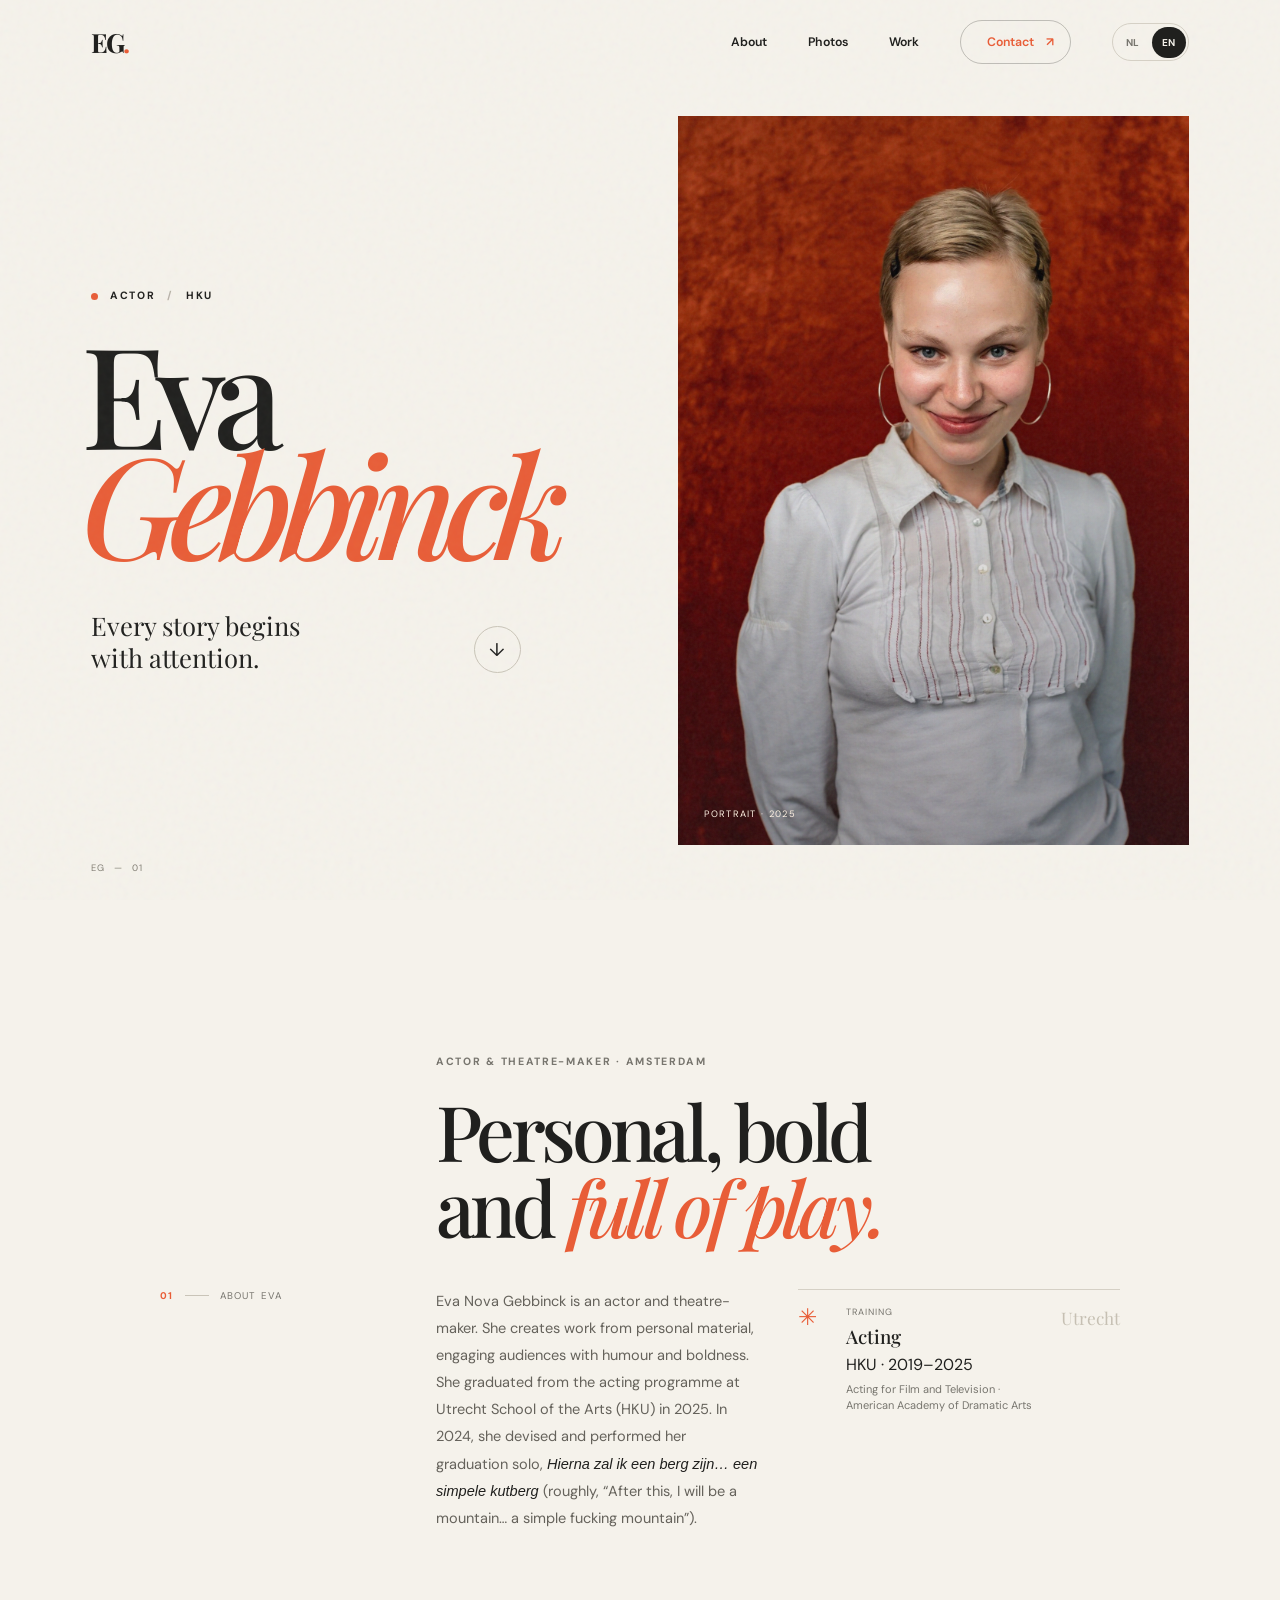
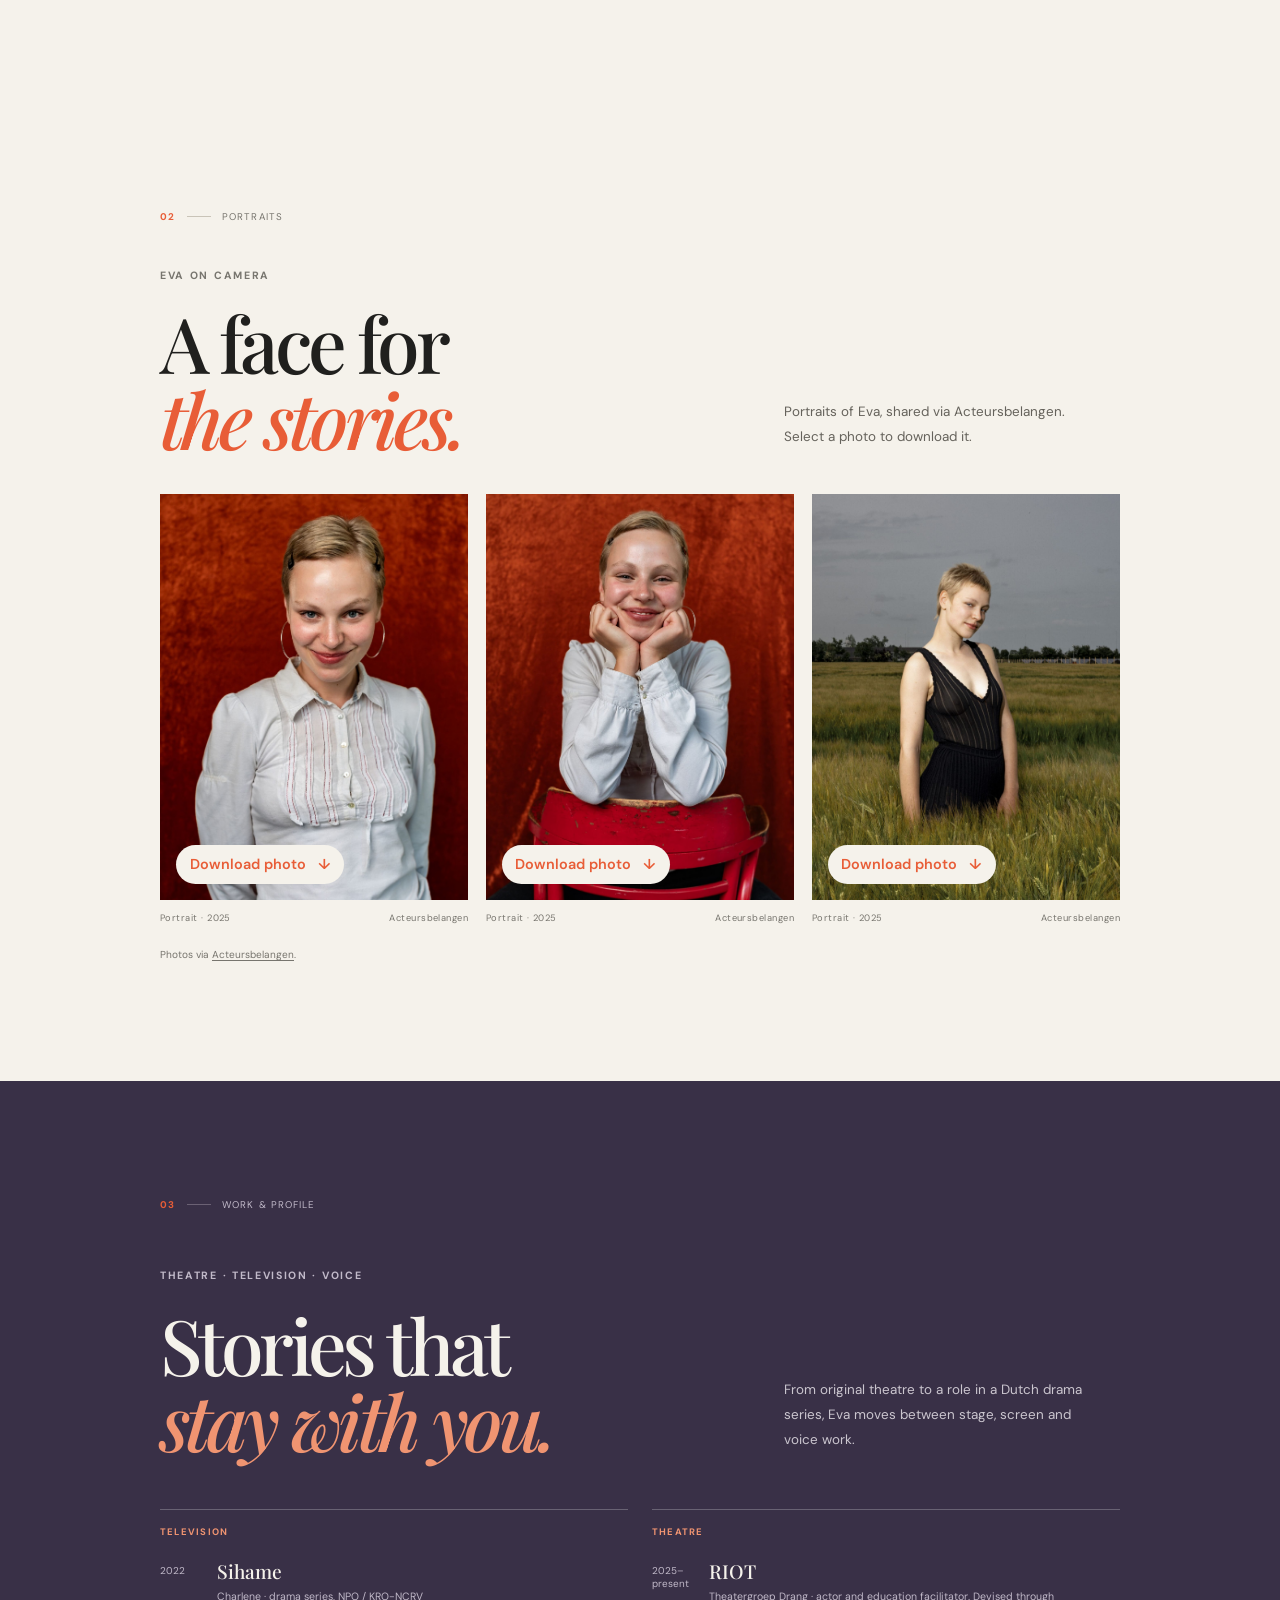
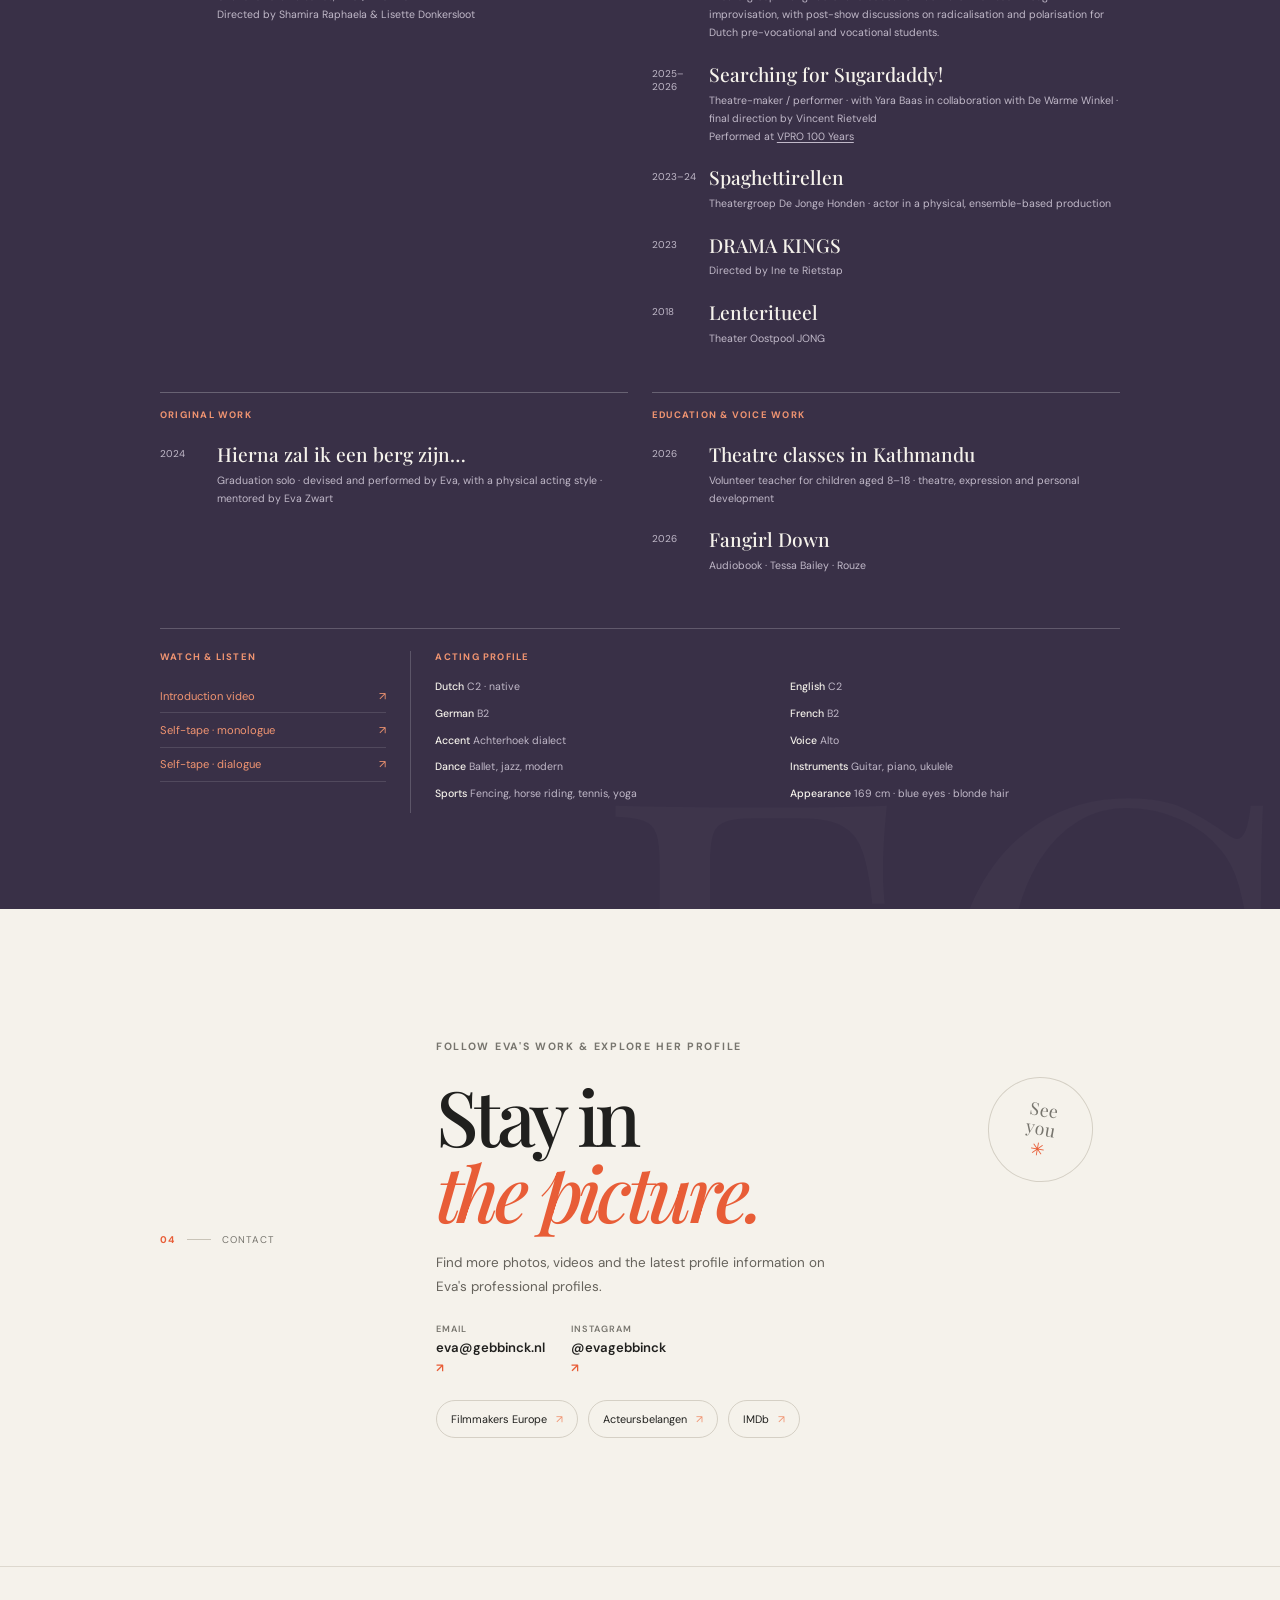
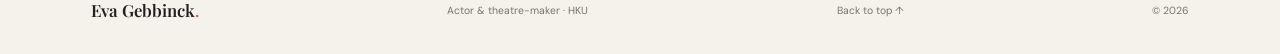
==== commit 67fff08b: "Update Searching for Sugardaddy performance years to 2025–2026" ====
--- a/index.html
+++ b/index.html
@@ -116,7 +116,7 @@
             <article class="credit-group">
               <span class="credit-label" data-i18n="theatre">Theater</span>
               <div class="credit-item"><span class="credit-year" data-i18n="riotYears">2025–heden</span><div><h3>RIOT</h3><p data-i18n="riotCredit">Theatergroep Drang · acteur en educatief begeleider. Gemaakt vanuit improvisatie; met nagesprekken over radicalisering en polarisatie voor vmbo- en mbo-leerlingen.</p></div></div>
-              <div class="credit-item"><span class="credit-year">2025</span><div><h3>Searching for Sugardaddy!</h3><p data-i18n-html="sugarCredit">Theatermaker / performer · met Yara Baas i.s.m. De Warme Winkel · eindregie Vincent Rietveld<br>Gespeeld tijdens <a href="https://www.vpro.nl/evenementen/100-jaar-vpro-feest" target="_blank" rel="noopener noreferrer">100 jaar VPRO</a></p></div></div>
+              <div class="credit-item"><span class="credit-year">2025–2026</span><div><h3>Searching for Sugardaddy!</h3><p data-i18n-html="sugarCredit">Theatermaker / performer · met Yara Baas i.s.m. De Warme Winkel · eindregie Vincent Rietveld<br>Gespeeld tijdens <a href="https://www.vpro.nl/evenementen/100-jaar-vpro-feest" target="_blank" rel="noopener noreferrer">100 jaar VPRO</a></p></div></div>
               <div class="credit-item"><span class="credit-year">2023–24</span><div><h3>Spaghettirellen</h3><p data-i18n="spaghettiCredit">Theatergroep De Jonge Honden · acteur in een fysieke, ensemblegerichte voorstelling</p></div></div>
               <div class="credit-item"><span class="credit-year">2023</span><div><h3>DRAMA KINGS</h3><p data-i18n="dramaKingsCredit">Regie: Ine te Rietstap</p></div></div>
               <div class="credit-item"><span class="credit-year">2018</span><div><h3>Lenteritueel</h3><p>Theater Oostpool JONG</p></div></div>
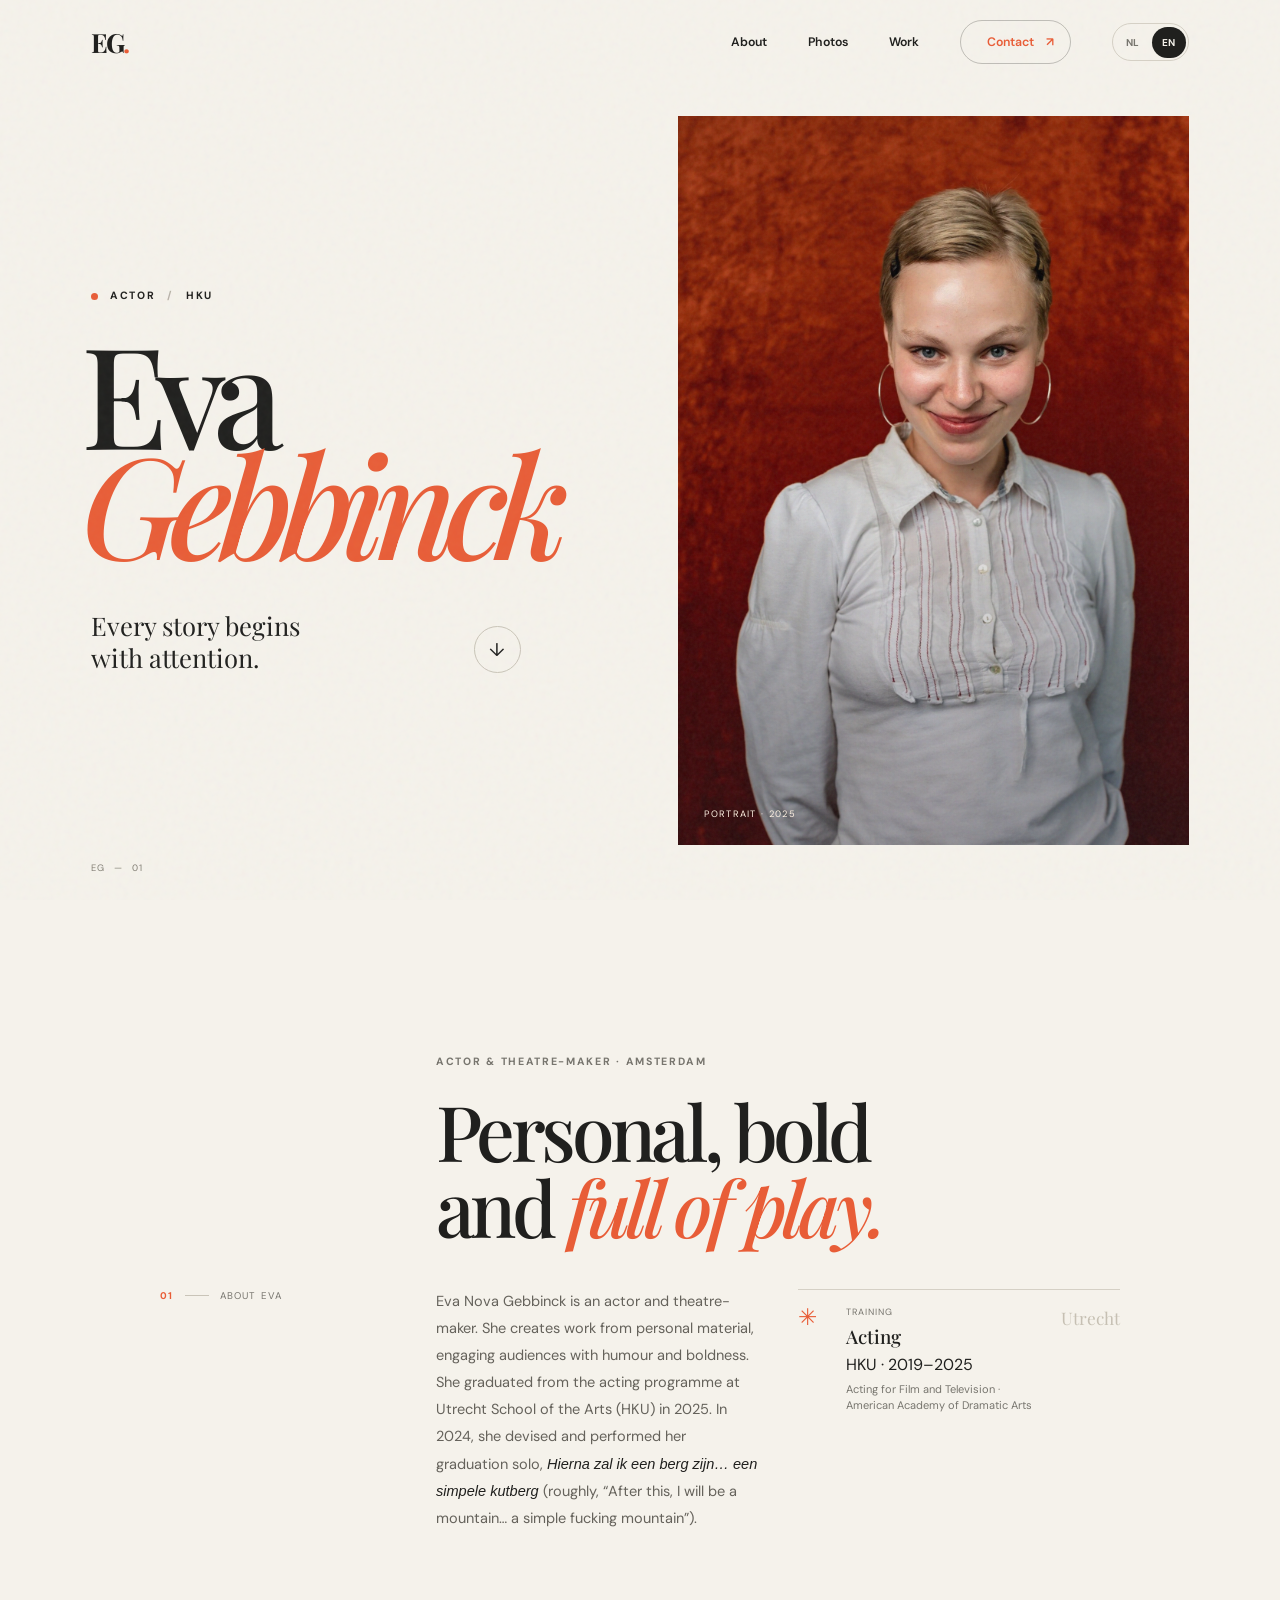
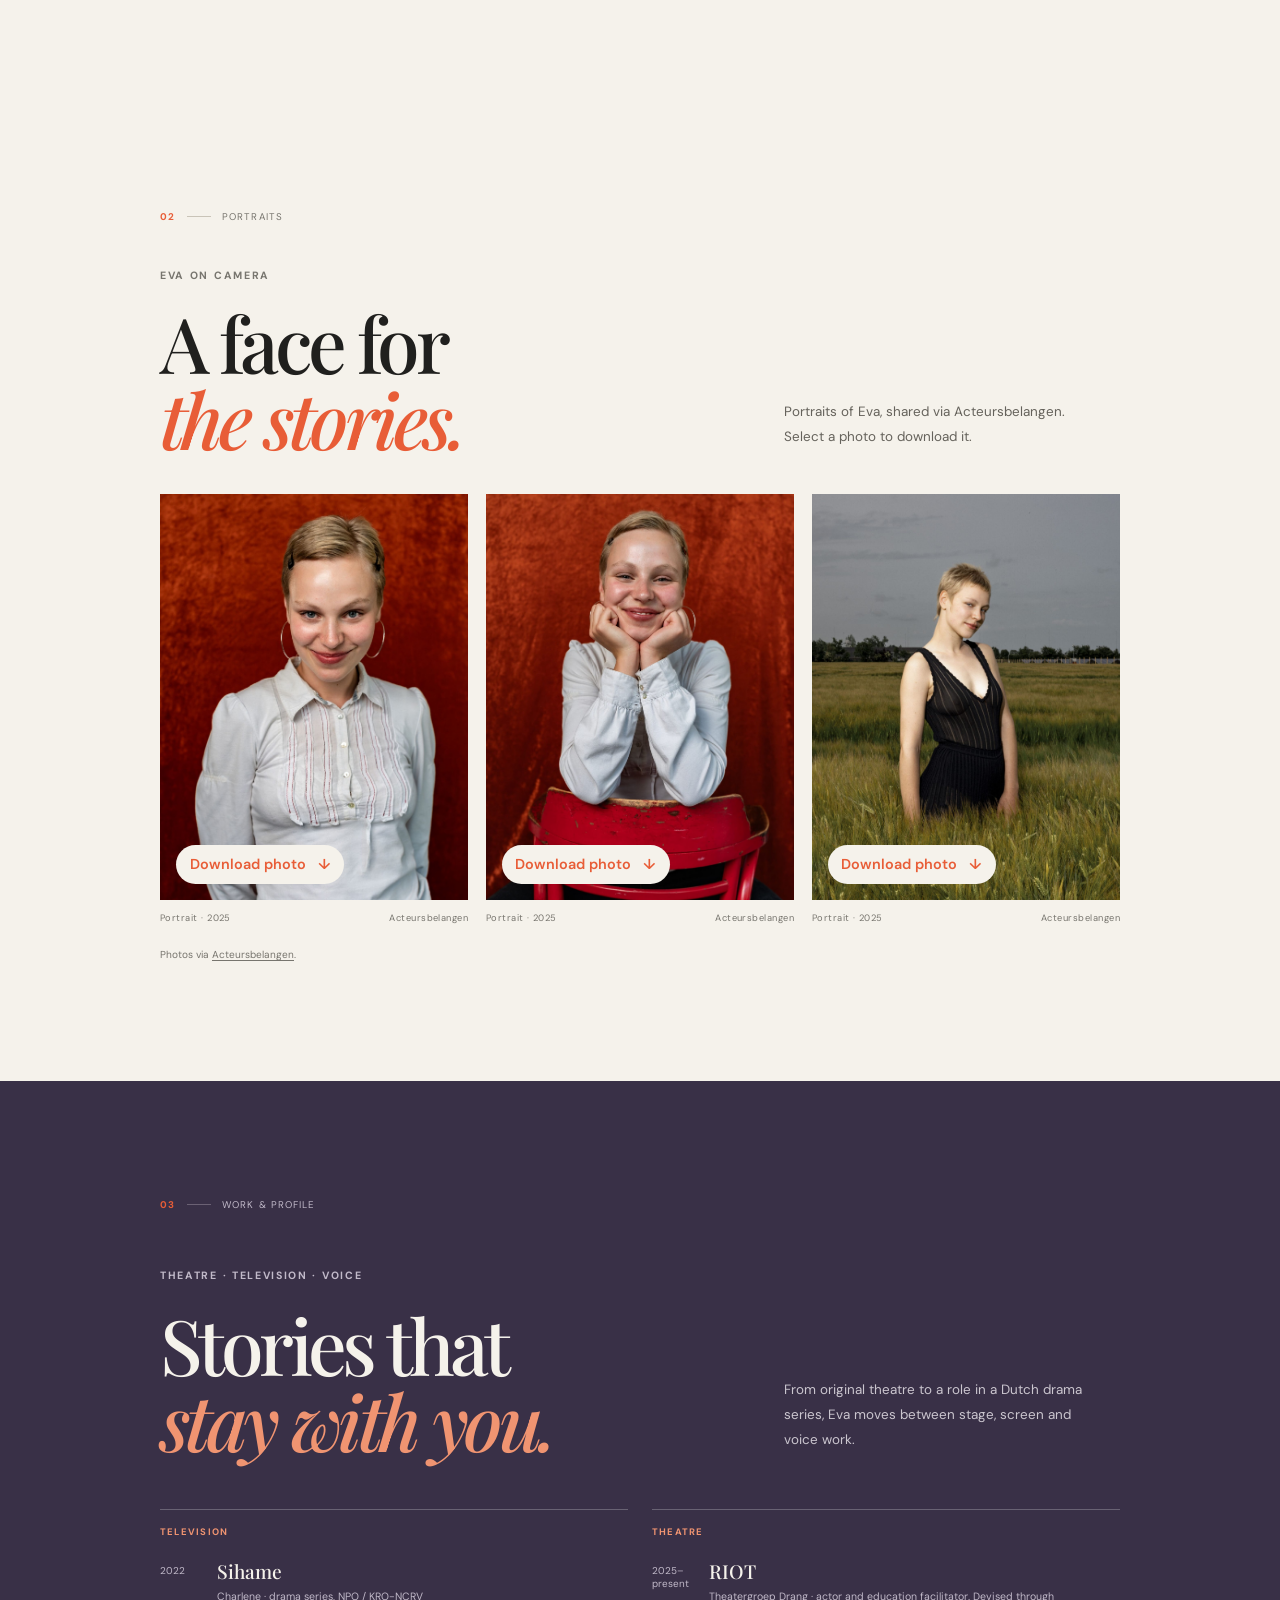
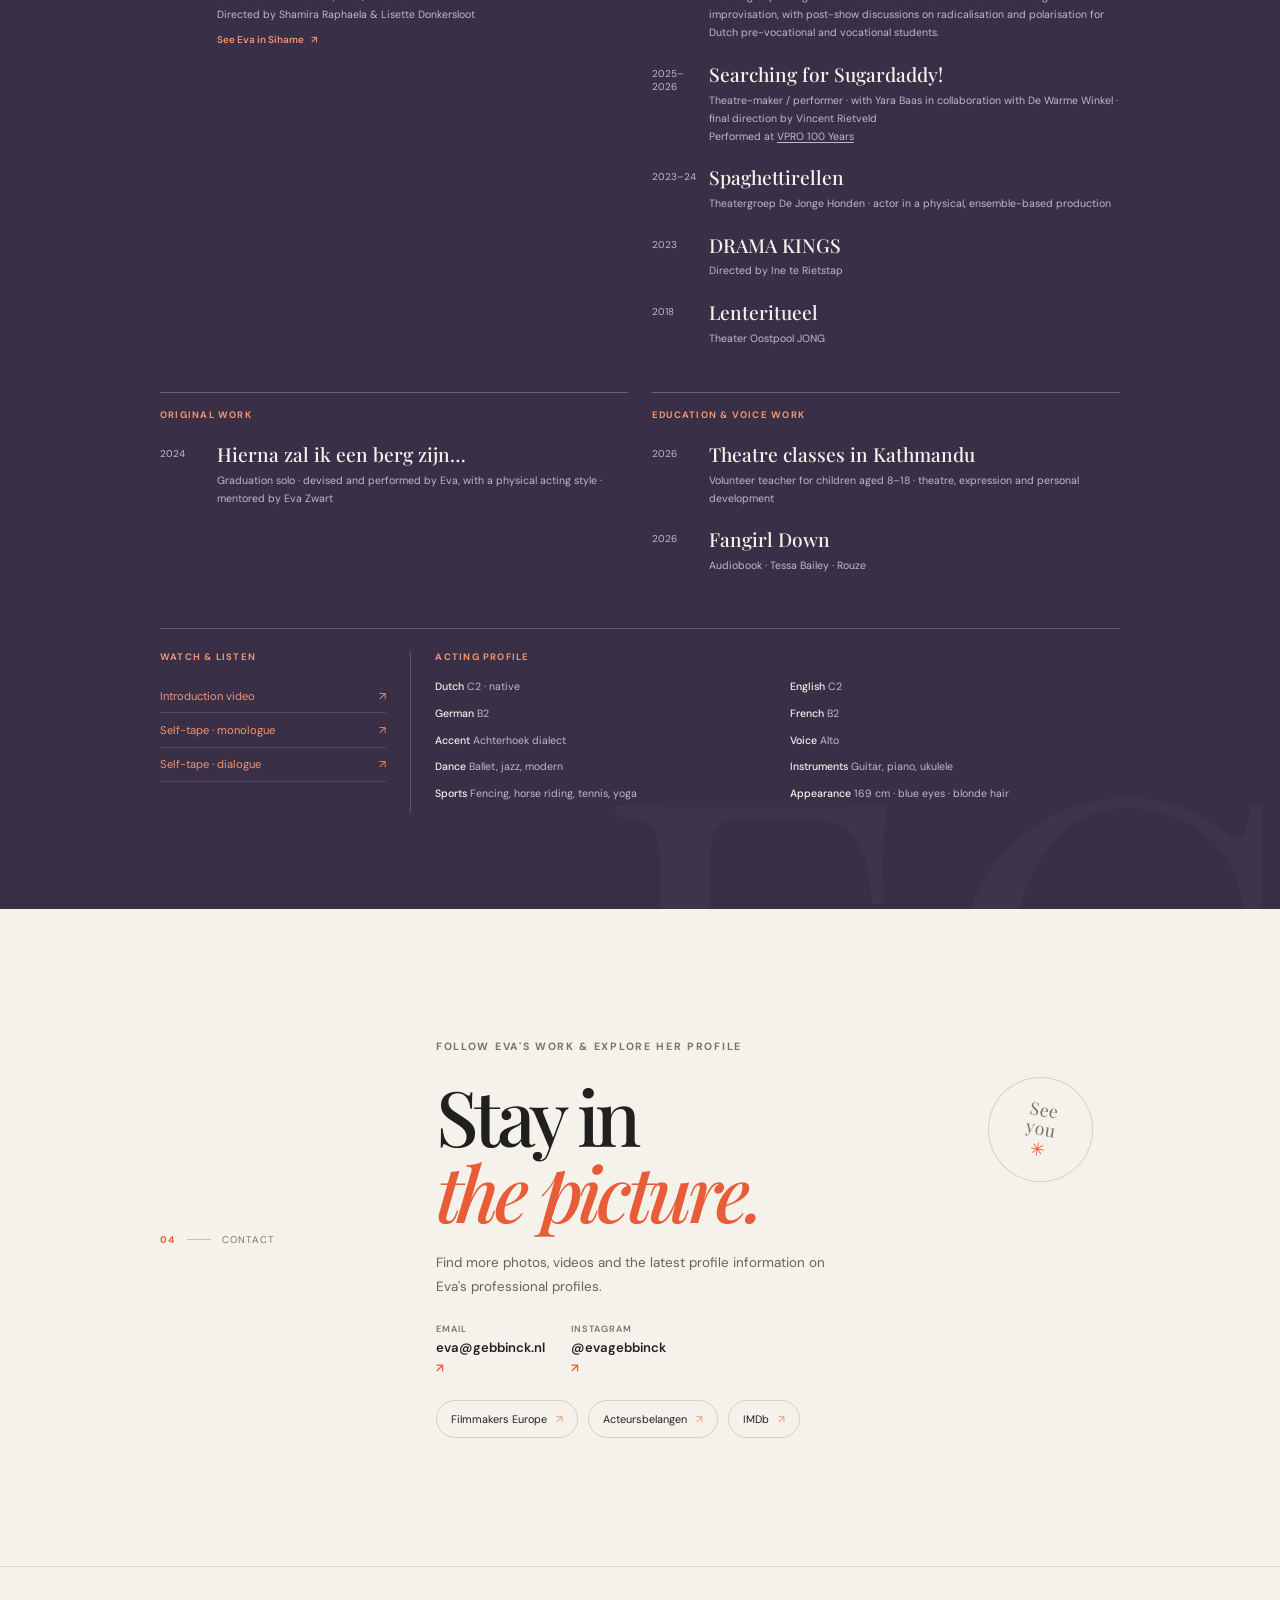
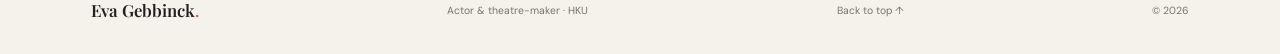
==== commit effa52ab: "Add Sihame page and social sharing Co-authored-by: Copilot App <223556219+Copilot@users.noreply.gith" ====
--- a/index.html
+++ b/index.html
@@ -4,8 +4,69 @@
     <meta charset="utf-8">
     <meta name="viewport" content="width=device-width, initial-scale=1">
     <meta name="theme-color" content="#f5f2eb">
+    <meta name="author" content="Eva Gebbinck">
+    <meta name="robots" content="index, follow, max-image-preview:large">
     <meta name="description" content="Eva Gebbinck — actrice en theatermaker, afgestudeerd aan de HKU." data-i18n-content="metaDescription">
     <title data-i18n="pageTitle">Eva Gebbinck — Actrice</title>
+    <link rel="canonical" href="https://eva.gebbinck.nl/">
+    <link rel="icon" type="image/svg+xml" href="/favicon.svg">
+    <link rel="alternate" type="text/plain" href="/llms.txt" title="AI-readable site information">
+    <meta property="og:type" content="profile">
+    <meta property="og:site_name" content="Eva Gebbinck">
+    <meta property="og:url" content="https://eva.gebbinck.nl/">
+    <meta property="og:title" content="Eva Gebbinck — Actrice">
+    <meta property="og:description" content="Eva Gebbinck — actrice en theatermaker, afgestudeerd aan de HKU.">
+    <meta property="og:locale" content="nl_NL">
+    <meta property="og:locale:alternate" content="en_US">
+    <meta property="og:image" content="https://eva.gebbinck.nl/assets/social/eva-gebbinck-social.jpg">
+    <meta property="og:image:secure_url" content="https://eva.gebbinck.nl/assets/social/eva-gebbinck-social.jpg">
+    <meta property="og:image:type" content="image/jpeg">
+    <meta property="og:image:width" content="1200">
+    <meta property="og:image:height" content="630">
+    <meta property="og:image:alt" content="Eva Gebbinck — actrice en theatermaker, met haar portret op de achtergrond.">
+    <meta name="twitter:card" content="summary_large_image">
+    <meta name="twitter:title" content="Eva Gebbinck — Actrice">
+    <meta name="twitter:description" content="Eva Gebbinck — actrice en theatermaker, afgestudeerd aan de HKU.">
+    <meta name="twitter:image" content="https://eva.gebbinck.nl/assets/social/eva-gebbinck-social.jpg">
+    <meta name="twitter:image:alt" content="Eva Gebbinck — actrice en theatermaker, met haar portret op de achtergrond.">
+    <script type="application/ld+json">
+      {
+        "@context": "https://schema.org",
+        "@graph": [
+          {
+            "@type": "WebSite",
+            "@id": "https://eva.gebbinck.nl/#website",
+            "url": "https://eva.gebbinck.nl/",
+            "name": "Eva Gebbinck",
+            "inLanguage": ["nl", "en"],
+            "publisher": { "@id": "https://eva.gebbinck.nl/#eva" }
+          },
+          {
+            "@type": "Person",
+            "@id": "https://eva.gebbinck.nl/#eva",
+            "name": "Eva Gebbinck",
+            "alternateName": "Eva Nova Gebbinck",
+            "url": "https://eva.gebbinck.nl/",
+            "image": "https://eva.gebbinck.nl/assets/eva/eva-gebbinck-portret-2025-08-1.jpg",
+            "jobTitle": "Actrice en theatermaker",
+            "description": "Eva Gebbinck is een Nederlandse actrice en theatermaker. Ze studeerde in 2025 af aan de acteursopleiding van HKU University of the Arts Utrecht.",
+            "email": "eva@gebbinck.nl",
+            "knowsLanguage": ["Nederlands", "Engels", "Duits", "Frans"],
+            "alumniOf": {
+              "@type": "CollegeOrUniversity",
+              "name": "HKU University of the Arts Utrecht",
+              "url": "https://www.hku.nl/"
+            },
+            "sameAs": [
+              "https://www.instagram.com/evagebbinck/",
+              "https://www.filmmakers.eu/en/actors/eva-gebbinck",
+              "https://www.acteursbelangen.nl/acteur/eva-gebbinck/",
+              "https://www.imdb.com/name/nm13968518/"
+            ]
+          }
+        ]
+      }
+    </script>
     <link rel="preconnect" href="https://fonts.googleapis.com">
     <link rel="preconnect" href="https://fonts.gstatic.com" crossorigin>
     <link href="https://fonts.googleapis.com/css2?family=DM+Sans:wght@400;500;600;700&family=Playfair+Display:ital,wght@0,500;0,600;0,700;1,500;1,600&display=swap" rel="stylesheet">
@@ -111,7 +172,7 @@
           <div class="credits-grid">
             <article class="credit-group">
               <span class="credit-label" data-i18n="television">Televisie</span>
-              <div class="credit-item"><span class="credit-year">2022</span><div><h3>Sihame</h3><p data-i18n-html="sihameCredit">Charlene · dramaserie, NPO / KRO-NCRV<br>Regie: Shamira Raphaela &amp; Lisette Donkersloot</p></div></div>
+              <div class="credit-item"><span class="credit-year">2022</span><div><h3>Sihame</h3><p data-i18n-html="sihameCredit">Charlene · dramaserie, NPO / KRO-NCRV<br>Regie: Shamira Raphaela &amp; Lisette Donkersloot</p><a class="credit-detail-link" href="sihame.html"><span data-i18n="sihameDetailsLink">Bekijk Eva in Sihame</span> <span aria-hidden="true">↗</span></a></div></div>
             </article>
             <article class="credit-group">
               <span class="credit-label" data-i18n="theatre">Theater</span>
--- a/styles.css
+++ b/styles.css
@@ -106,6 +106,8 @@
 .credit-item p { color: #c1b9c9; font-size: .66rem; line-height: 1.7; margin: 0; }
 .credit-item p a { text-decoration: underline; text-underline-offset: .15em; }
 .credit-item p a:hover { color: #f09471; }
+.credit-detail-link { display: inline-flex; align-items: center; gap: .45rem; margin-top: .55rem; color: #f09471; font-size: .62rem; font-weight: 600; }
+.credit-detail-link:hover { color: #f5f2eb; }
 .profile-bottom { display: grid; grid-template-columns: .9fr 2.45fr; gap: 1.5rem; margin-top: 2rem; padding-top: 1.4rem; border-top: 1px solid rgba(255,255,255,.2); }
 .video-links { border-right: 1px solid rgba(255,255,255,.18); padding-right: 1.5rem; }
 .video-links .credit-label, .skills-panel .credit-label { margin-bottom: 1rem; }
